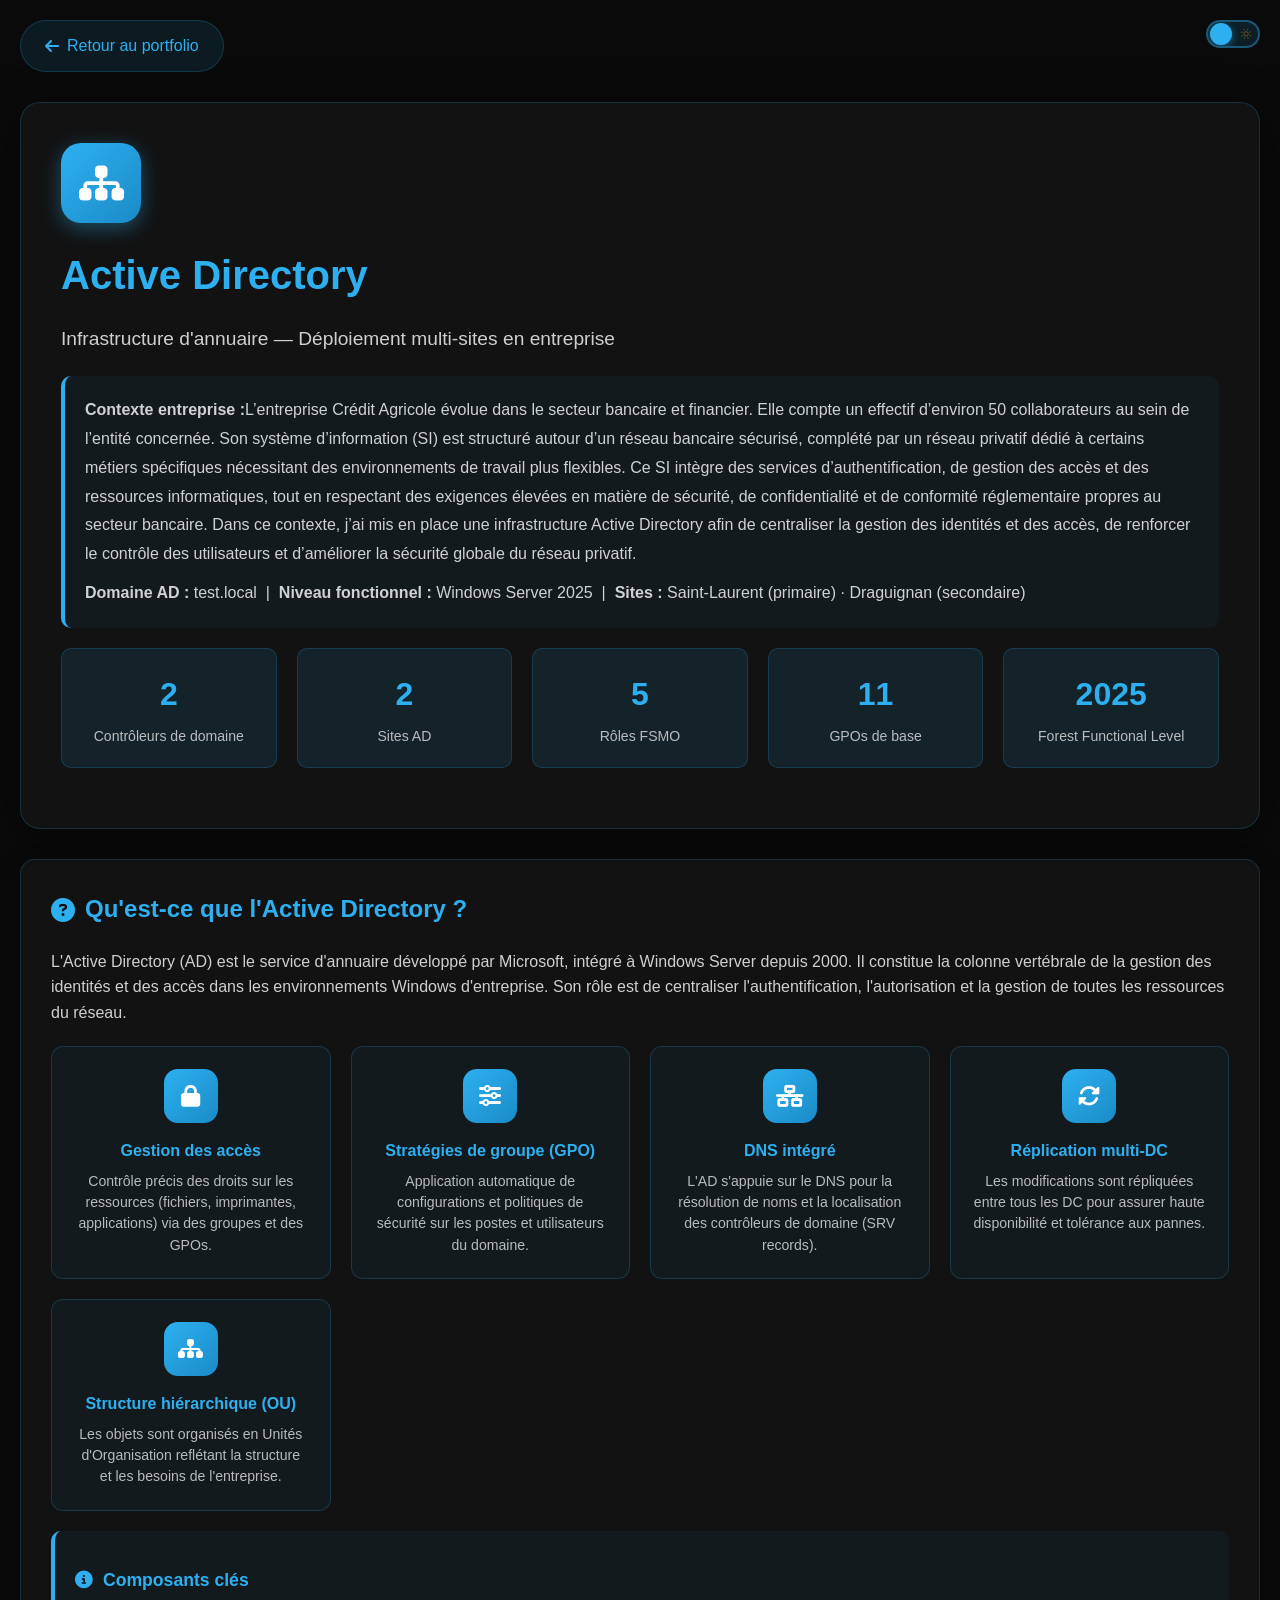
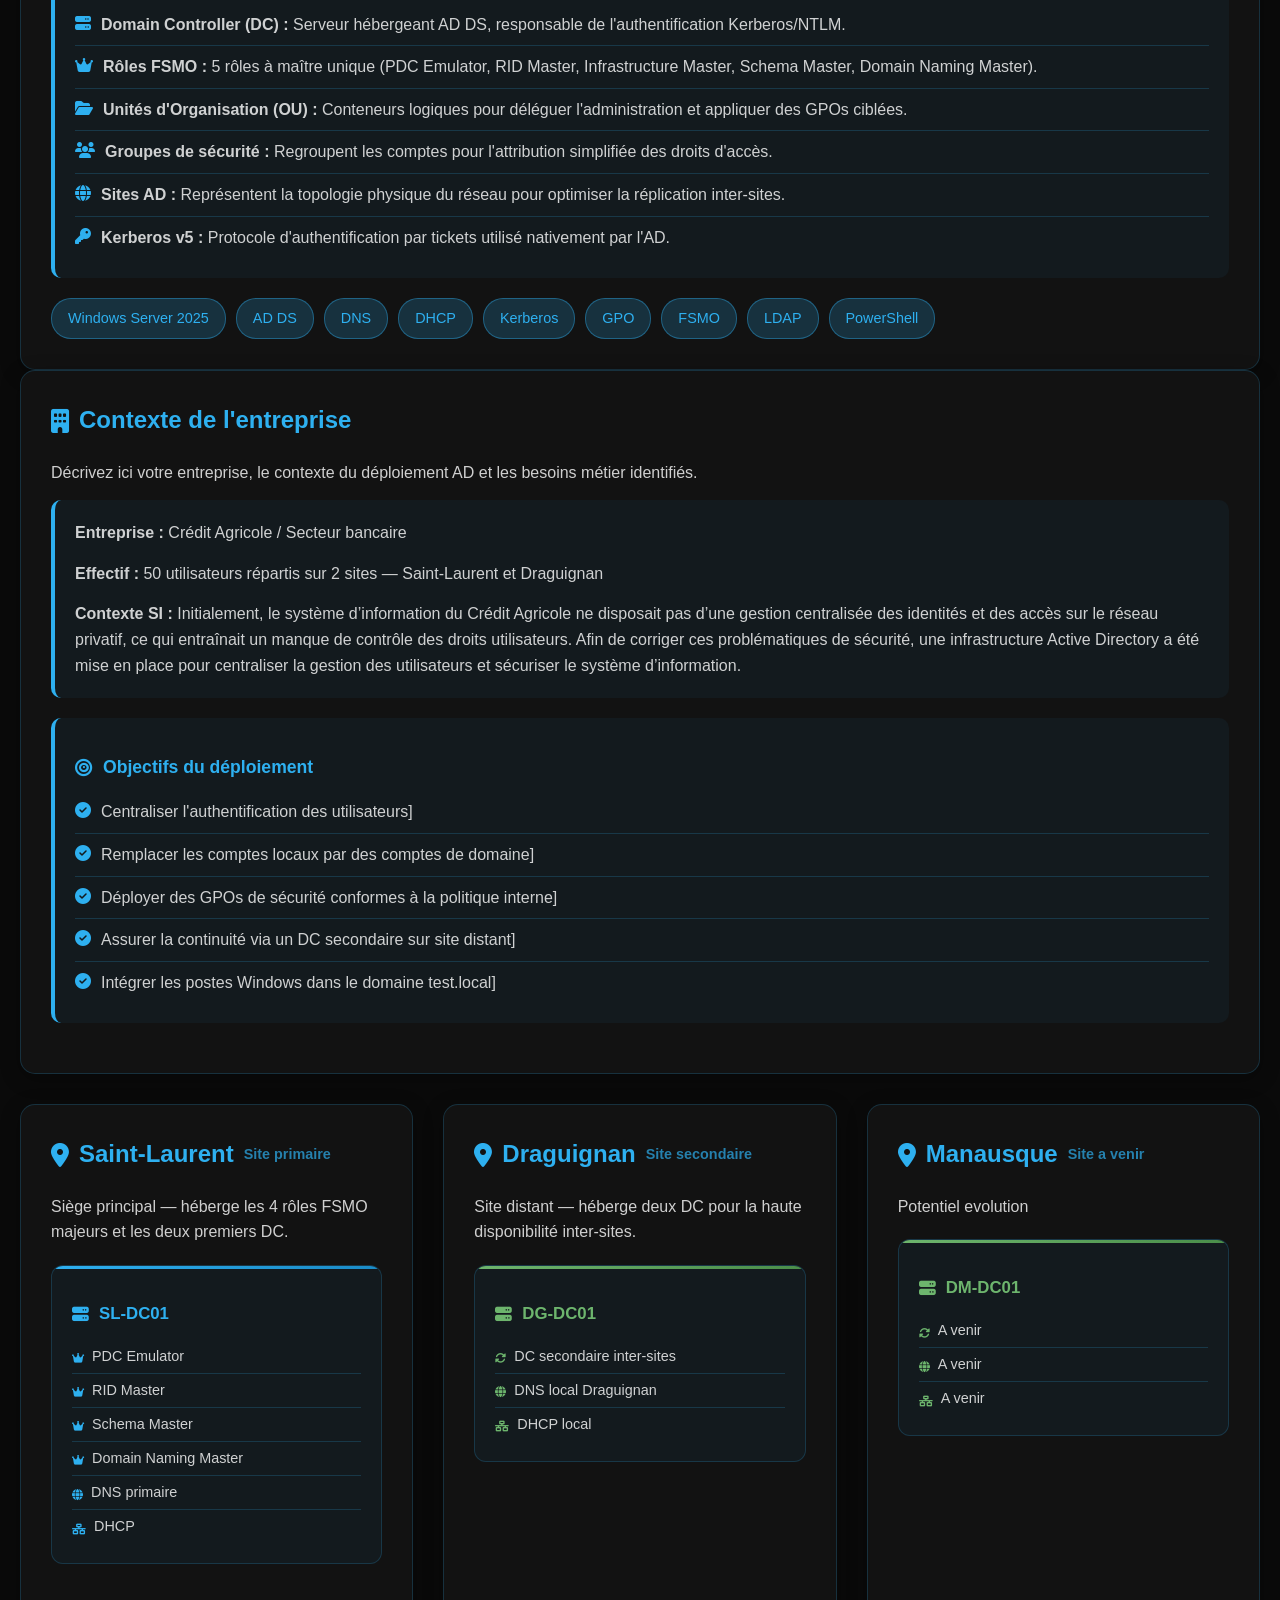
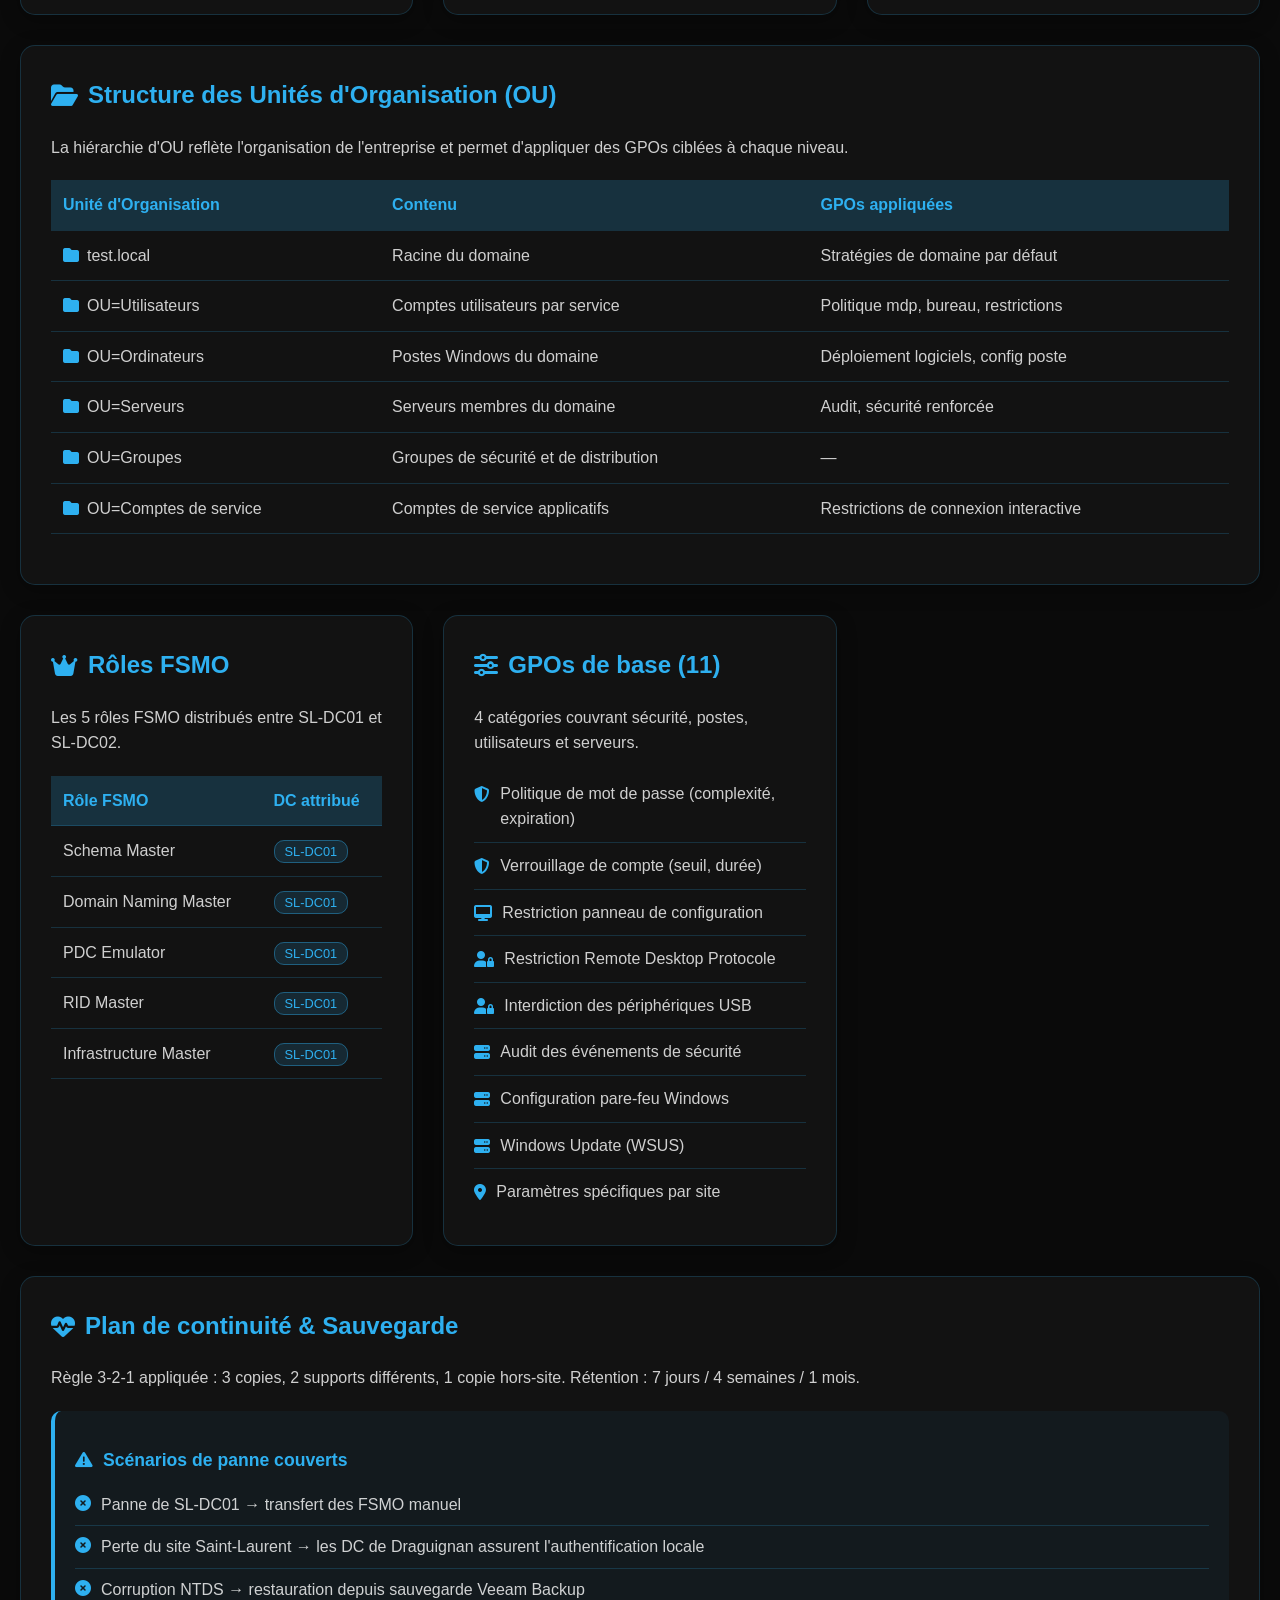
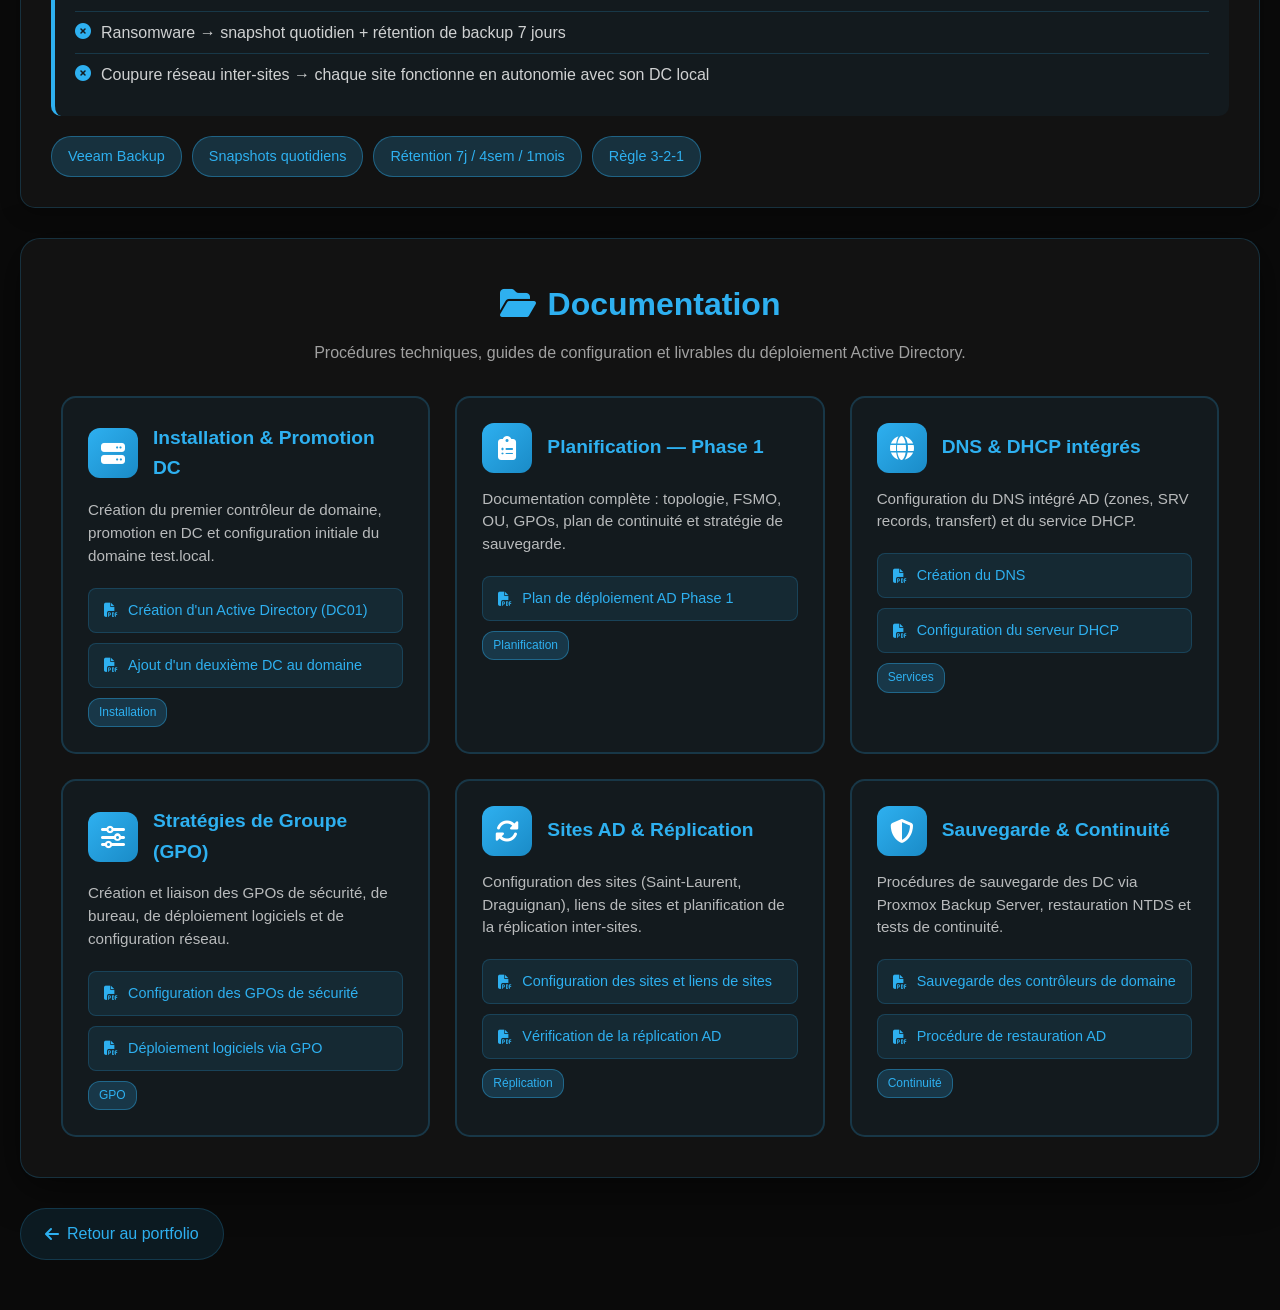
==== active-directory.html @ b27780e6 "test" ====
<!DOCTYPE html>
<html lang="fr">
<head>
    <meta charset="UTF-8">
    <meta name="viewport" content="width=device-width, initial-scale=1.0">
    <title>Active Directory - Infrastructure Entreprise</title>
    <link rel="stylesheet" href="https://cdnjs.cloudflare.com/ajax/libs/font-awesome/6.4.0/css/all.min.css">
    <link rel="stylesheet" href="https://unpkg.com/boxicons@2.1.4/css/boxicons.min.css">
    <style>

        :root {
            --bg:           #0a0a0a;
            --bg-card:      #121212;
            --bg-card2:     rgba(46, 176, 240, 0.05);
            --border:       rgba(46, 176, 240, 0.2);
            --border-hover: rgba(46, 176, 240, 0.4);
            --text:         #e0e0e0;
            --text-muted:   rgba(255, 255, 255, 0.7);
            --text-soft:    rgba(255, 255, 255, 0.8);
            --text-faint:   rgba(255, 255, 255, 0.6);
            --accent:       #2eb0f0;
            --shadow:       rgba(0, 0, 0, 0.5);
            --shadow-card:  rgba(0, 0, 0, 0.3);
            --table-hover:  rgba(46, 176, 240, 0.05);
            --stat-bg:      rgba(46, 176, 240, 0.1);
            --tag-bg:       rgba(46, 176, 240, 0.2);
            --link-bg:      rgba(46, 176, 240, 0.1);
        }

        body.light-mode {
            --bg:           #f0f5fb;
            --bg-card:      #ffffff;
            --bg-card2:     rgba(14, 143, 212, 0.04);
            --border:       rgba(14, 143, 212, 0.2);
            --border-hover: rgba(14, 143, 212, 0.45);
            --text:         #0f172a;
            --text-muted:   #475569;
            --text-soft:    #334155;
            --text-faint:   #64748b;
            --accent:       #0e8fd4;
            --shadow:       rgba(0, 0, 0, 0.08);
            --shadow-card:  rgba(0, 0, 0, 0.06);
            --table-hover:  rgba(14, 143, 212, 0.04);
            --stat-bg:      rgba(14, 143, 212, 0.08);
            --tag-bg:       rgba(14, 143, 212, 0.12);
            --link-bg:      rgba(14, 143, 212, 0.08);
        }

        * { margin: 0; padding: 0; box-sizing: border-box;
            transition: background-color 0.35s ease, color 0.35s ease, border-color 0.35s ease, box-shadow 0.35s ease; }

        body { font-family: 'Segoe UI', Tahoma, Geneva, Verdana, sans-serif; line-height: 1.6; color: var(--text); background: var(--bg); min-height: 100vh; }

        .container { max-width: 1400px; margin: 0 auto; padding: 20px; }

        /* TOGGLE */
        .theme-toggle { position: fixed; top: 20px; right: 20px; z-index: 9999; display: inline-flex; align-items: center; justify-content: center; width: 54px; height: 28px; background: rgba(46,176,240,0.12); border: 2px solid rgba(46,176,240,0.4); border-radius: 50px; cursor: pointer; overflow: hidden; padding: 0; }
        .theme-toggle:hover { box-shadow: 0 0 14px rgba(46,176,240,0.5); }
        .toggle-track { position: absolute; inset: 0; display: flex; align-items: center; justify-content: space-between; padding: 0 6px; pointer-events: none; }
        .toggle-track i { font-size: 13px; line-height: 1; }
        .icon-moon { color: #2eb0f0; opacity: 1; transform: rotate(0deg); }
        .icon-sun  { color: #f59e0b; opacity: 0.35; transform: rotate(20deg); }
        .toggle-thumb { position: absolute; width: 22px; height: 22px; background: #2eb0f0; border-radius: 50%; left: 2px; pointer-events: none; z-index: 2; box-shadow: 0 2px 8px rgba(46,176,240,0.5); transition: transform 0.4s cubic-bezier(0.34,1.56,0.64,1), background 0.35s, box-shadow 0.3s; }
        body.light-mode .theme-toggle { background: rgba(245,158,11,0.1); border-color: rgba(245,158,11,0.45); }
        body.light-mode .theme-toggle:hover { box-shadow: 0 0 14px rgba(245,158,11,0.4); }
        body.light-mode .toggle-thumb { transform: translateX(25px); background: #f59e0b; box-shadow: 0 2px 8px rgba(245,158,11,0.5); }
        body.light-mode .icon-moon { opacity: 0.3; transform: rotate(-20deg); }
        body.light-mode .icon-sun  { opacity: 1; transform: rotate(0deg); }

        /* BACK BTN */
        .back-btn { display: inline-flex; align-items: center; gap: 8px; padding: 12px 24px; background: var(--link-bg); color: var(--accent); text-decoration: none; border-radius: 50px; margin-bottom: 30px; border: 1px solid var(--border); }
        .back-btn:hover { background: rgba(46,176,240,0.2); transform: translateX(-5px); box-shadow: 0 0 20px rgba(46,176,240,0.3); }

        /* HEADER */
        .project-header { background: var(--bg-card); border: 1px solid var(--border); border-radius: 20px; padding: 40px; margin-bottom: 30px; box-shadow: 0 10px 40px var(--shadow); }
        .project-icon { width: 80px; height: 80px; background: linear-gradient(135deg, #2eb0f0 0%, #1a8bc7 100%); border-radius: 20px; display: flex; align-items: center; justify-content: center; margin-bottom: 20px; box-shadow: 0 5px 20px rgba(46,176,240,0.4); }
        .project-icon i { font-size: 40px; color: white; }
        h1 { font-size: 2.5em; color: var(--accent); margin-bottom: 15px; }
        h2 { font-size: 1.8em; color: var(--accent); margin-bottom: 15px; }
        .subtitle { font-size: 1.2em; color: var(--text-faint); margin-bottom: 20px; }
        .company-info { background: var(--bg-card2); border-left: 4px solid var(--accent); padding: 20px; border-radius: 10px; margin-bottom: 20px; }
        .company-info p { color: var(--text-soft); margin-bottom: 10px; }
        .company-info p:last-child { margin-bottom: 0; }

        .stats-grid { display: grid; grid-template-columns: repeat(auto-fit, minmax(160px, 1fr)); gap: 20px; margin: 20px 0; }
        .stat-box { background: var(--stat-bg); border: 1px solid var(--border); padding: 20px; border-radius: 10px; text-align: center; }
        .stat-number { font-size: 2em; color: var(--accent); font-weight: bold; }
        .stat-label  { color: var(--text-muted); margin-top: 5px; font-size: 0.88em; }
        .project-header p { color: var(--text-soft); line-height: 1.8; }

        /* CARDS */
        .content-grid { display: grid; grid-template-columns: repeat(auto-fit, minmax(350px, 1fr)); gap: 30px; margin-bottom: 30px; }
        .card { background: var(--bg-card); border: 1px solid var(--border); border-radius: 15px; padding: 30px; box-shadow: 0 5px 20px var(--shadow-card); }
        .card:hover { transform: translateY(-5px); box-shadow: 0 10px 30px rgba(46,176,240,0.2); border-color: var(--border-hover); }
        .full-width-card { grid-column: 1 / -1; }
        .card h2 { color: var(--accent); margin-bottom: 20px; font-size: 1.5em; display: flex; align-items: center; gap: 10px; }
        .card h3 { color: var(--accent); margin: 15px 0 10px 0; font-size: 1.1em; }
        .card h2 i { font-size: 24px; }
        .card ul { list-style: none; padding-left: 0; }
        .card ul li { padding: 10px 0; border-bottom: 1px solid var(--border); display: flex; align-items: start; gap: 10px; color: var(--text-soft); }
        .card ul li:last-child { border-bottom: none; }
        .card ul li i { color: var(--accent); margin-top: 5px; flex-shrink: 0; }
        .card p { color: var(--text-soft); margin-bottom: 15px; }
        .card p:last-child { margin-bottom: 0; }

        /* TAGS */
        .tech-tags { display: flex; flex-wrap: wrap; gap: 10px; margin-top: 20px; }
        .tag { background: var(--tag-bg); color: var(--accent); border: 1px solid var(--border-hover); padding: 8px 16px; border-radius: 20px; font-size: 0.9em; font-weight: 500; }
        .tag:hover { background: rgba(46,176,240,0.3); box-shadow: 0 0 10px rgba(46,176,240,0.3); }

        /* HIGHLIGHT */
        .highlight-box { background: var(--bg-card2); border-left: 4px solid var(--accent); padding: 20px; border-radius: 10px; margin: 20px 0; }
        .highlight-box h3 { color: var(--accent); margin-bottom: 10px; display: flex; align-items: center; gap: 10px; }
        .highlight-box p { color: var(--text-soft); }
        .highlight-box ul { list-style: none; padding: 0; }
        .highlight-box ul li { padding: 8px 0; border-bottom: 1px solid var(--border); display: flex; align-items: start; gap: 10px; color: var(--text-soft); }
        .highlight-box ul li:last-child { border-bottom: none; }
        .highlight-box ul li i { color: var(--accent); margin-top: 3px; flex-shrink: 0; }
        .highlight-box ul li span { flex: 1; }

        /* TABLE */
        .dc-table { width: 100%; border-collapse: collapse; margin: 20px 0; }
        .dc-table th, .dc-table td { padding: 12px; text-align: left; border-bottom: 1px solid var(--border); }
        .dc-table th { background: var(--tag-bg); color: var(--accent); font-weight: bold; }
        .dc-table td { color: var(--text-soft); }
        .dc-table tr:hover { background: var(--table-hover); }
        .badge-primary   { background: rgba(46,176,240,0.15); color: var(--accent); border: 1px solid var(--border-hover); padding: 3px 10px; border-radius: 10px; font-size: 0.8em; }
        .badge-secondary { background: rgba(100,180,100,0.15); color: #6db56d; border: 1px solid rgba(100,180,100,0.3); padding: 3px 10px; border-radius: 10px; font-size: 0.8em; }

        /* AD CONCEPTS */
        .ad-concept-grid { display: grid; grid-template-columns: repeat(auto-fit, minmax(240px, 1fr)); gap: 20px; margin: 20px 0; }
        .ad-concept-card { background: var(--bg-card2); border: 1px solid var(--border); padding: 22px; border-radius: 12px; text-align: center; }
        .ad-concept-card:hover { background: rgba(46,176,240,0.1); border-color: var(--border-hover); transform: translateY(-3px); }
        .ad-concept-icon { width: 54px; height: 54px; background: linear-gradient(135deg, #2eb0f0, #1a8bc7); border-radius: 14px; display: flex; align-items: center; justify-content: center; margin: 0 auto 14px auto; }
        .ad-concept-icon i { font-size: 22px; color: white; }
        .ad-concept-card h3 { color: var(--accent); font-size: 1em; margin-bottom: 8px; }
        .ad-concept-card p  { color: var(--text-muted); font-size: 0.88em; line-height: 1.5; }

        /* SITES */
        .site-grid { display: grid; grid-template-columns: 1fr; gap: 15px; margin: 20px 0; }
        .site-card { background: var(--bg-card2); border: 1px solid var(--border); padding: 20px; border-radius: 12px; position: relative; overflow: hidden; }
        .site-card::before { content: ''; position: absolute; top: 0; left: 0; width: 100%; height: 3px; }
        .site-card.primary::before   { background: linear-gradient(90deg, #2eb0f0, #1a8bc7); }
        .site-card.secondary::before { background: linear-gradient(90deg, #6db56d, #4a8e4a); }
        .site-card:hover { transform: translateY(-3px); border-color: var(--border-hover); }
        .site-card h3 { color: var(--accent); margin-bottom: 12px; display: flex; align-items: center; gap: 10px; font-size: 1.05em; }
        .site-card.secondary h3 { color: #6db56d; }
        .site-card ul { list-style: none; padding: 0; }
        .site-card ul li { padding: 5px 0; border-bottom: 1px solid var(--border); color: var(--text-soft); font-size: 0.9em; display: flex; align-items: center; gap: 8px; }
        .site-card ul li:last-child { border-bottom: none; }
        .site-card ul li i { color: var(--accent); font-size: 11px; }
        .site-card.secondary ul li i { color: #6db56d; }

        /* STATUS BADGES */
        .status-row { display: flex; align-items: center; gap: 10px; margin-top: 15px; flex-wrap: wrap; }
        .status-badge { display: inline-flex; align-items: center; gap: 6px; padding: 5px 12px; border-radius: 20px; font-size: 0.8em; font-weight: 500; }
        .status-badge.done    { background: rgba(100,200,100,0.15); color: #6dc86d; border: 1px solid rgba(100,200,100,0.3); }
        .status-badge.wip     { background: rgba(240,180,46,0.15);  color: #f0c030; border: 1px solid rgba(240,180,46,0.3); }
        .status-badge.planned { background: rgba(180,100,240,0.15); color: #b464f0; border: 1px solid rgba(180,100,240,0.3); }

        /* DOC SECTION */
        .documentation-section { background: var(--bg-card); border: 1px solid var(--border); border-radius: 20px; padding: 40px; margin: 30px 0; box-shadow: 0 10px 40px var(--shadow); }
        .documentation-section h2 { text-align: center; margin-bottom: 10px; font-size: 2em; }
        .documentation-section > p { text-align: center; color: var(--text-faint); margin-bottom: 10px; }

        .doc-grid { display: grid; grid-template-columns: repeat(auto-fit, minmax(280px, 1fr)); gap: 25px; margin-top: 30px; }
        .doc-card { background: var(--bg-card2); border: 2px solid var(--border); border-radius: 15px; padding: 25px; position: relative; overflow: hidden; }
        .doc-card::before { content: ''; position: absolute; top: 0; left: 0; width: 100%; height: 4px; background: linear-gradient(90deg, #2eb0f0, #1a8bc7); transform: scaleX(0); transition: transform 0.3s ease; }
        .doc-card:hover::before { transform: scaleX(1); }
        .doc-card:hover { background: rgba(46,176,240,0.1); border-color: var(--border-hover); transform: translateY(-5px); box-shadow: 0 10px 30px rgba(46,176,240,0.3); }
        .doc-header { display: flex; align-items: center; gap: 15px; margin-bottom: 15px; }
        .doc-icon { width: 50px; height: 50px; background: linear-gradient(135deg, #2eb0f0 0%, #1a8bc7 100%); border-radius: 12px; display: flex; align-items: center; justify-content: center; flex-shrink: 0; }
        .doc-icon i { font-size: 24px; color: white; }
        .doc-title       { font-size: 1.2em; color: var(--accent); font-weight: 600; }
        .doc-description { color: var(--text-muted); font-size: 0.95em; margin-bottom: 20px; line-height: 1.5; }
        .doc-links       { display: flex; flex-direction: column; gap: 10px; }
        .doc-link { display: flex; align-items: center; gap: 10px; padding: 10px 15px; background: var(--link-bg); border: 1px solid var(--border); border-radius: 8px; color: var(--accent); text-decoration: none; font-size: 0.9em; }
        .doc-link:hover { background: rgba(46,176,240,0.2); border-color: var(--border-hover); transform: translateX(5px); box-shadow: 0 0 15px rgba(46,176,240,0.2); }
        .doc-link i { font-size: 14px; flex-shrink: 0; }
        .doc-link span { flex: 1; }
        .doc-badge { display: inline-block; padding: 4px 10px; background: var(--tag-bg); border: 1px solid var(--border-hover); border-radius: 12px; font-size: 0.75em; color: var(--accent); margin-top: 10px; }

        @media (max-width: 768px) {
            h1 { font-size: 2em; }
            .project-header { padding: 30px 20px; }
            .content-grid { grid-template-columns: 1fr; }
            .stats-grid { grid-template-columns: repeat(2, 1fr); }
            .doc-grid { grid-template-columns: 1fr; }
            .documentation-section { padding: 25px 15px; }
            .theme-toggle { top: 12px; right: 12px; }
            .ad-concept-grid { grid-template-columns: repeat(2, 1fr); }
        }

    </style>
</head>
<body>

    <button class="theme-toggle" id="themeToggle" aria-label="Basculer le thème">
        <div class="toggle-track">
            <i class="bx bx-moon icon-moon"></i>
            <i class="bx bx-sun  icon-sun"></i>
        </div>
        <div class="toggle-thumb"></div>
    </button>

    <div class="container">

        <a href="c:\Users\antoi\Downloads\test\index.html" class="back-btn">
            <i class="fas fa-arrow-left"></i>
            Retour au portfolio
        </a>

        <!-- EN-TÊTE -->
        <div class="project-header">
            <div class="project-icon">
                <i class="fas fa-sitemap"></i>
            </div>
            <h1>Active Directory</h1>
            <p class="subtitle">Infrastructure d'annuaire — Déploiement multi-sites en entreprise</p>

            <div class="company-info">
                <p><strong>Contexte entreprise :</strong>L’entreprise Crédit Agricole évolue dans le secteur bancaire et financier. Elle compte un effectif d’environ 50 collaborateurs au sein de l’entité concernée.
Son système d’information (SI) est structuré autour d’un réseau bancaire sécurisé, complété par un réseau privatif dédié à certains métiers spécifiques nécessitant des environnements de travail plus flexibles. Ce SI intègre des services d’authentification, de gestion des accès et des ressources informatiques, tout en respectant des exigences élevées en matière de sécurité, de confidentialité et de conformité réglementaire propres au secteur bancaire.
Dans ce contexte, j’ai mis en place une infrastructure Active Directory afin de centraliser la gestion des identités et des accès, de renforcer le contrôle des utilisateurs et d’améliorer la sécurité globale du réseau privatif.</p>
                <p><strong>Domaine AD :</strong> test.local &nbsp;|&nbsp; <strong>Niveau fonctionnel :</strong> Windows Server 2025 &nbsp;|&nbsp; <strong>Sites :</strong> Saint-Laurent (primaire) · Draguignan (secondaire)</p>
            </div>

            <div class="stats-grid">
                <div class="stat-box"><div class="stat-number">2</div><div class="stat-label">Contrôleurs de domaine</div></div>
                <div class="stat-box"><div class="stat-number">2</div><div class="stat-label">Sites AD</div></div>
                <div class="stat-box"><div class="stat-number">5</div><div class="stat-label">Rôles FSMO</div></div>
                <div class="stat-box"><div class="stat-number">11</div><div class="stat-label">GPOs de base</div></div>
                <div class="stat-box"><div class="stat-number">2025</div><div class="stat-label">Forest Functional Level</div></div>
            </div>
        </div>

        <!-- QU'EST-CE QUE L'ACTIVE DIRECTORY ? -->
        <div class="card full-width-card">
            <h2><i class="fas fa-question-circle"></i> Qu'est-ce que l'Active Directory ?</h2>
            <p>
                L'Active Directory (AD) est le service d'annuaire développé par Microsoft, intégré à Windows Server depuis 2000.
                Il constitue la colonne vertébrale de la gestion des identités et des accès dans les environnements Windows d'entreprise.
                Son rôle est de centraliser l'authentification, l'autorisation et la gestion de toutes les ressources du réseau.
            </p>

            <div class="ad-concept-grid">
                <div class="ad-concept-card">
                    <div class="ad-concept-icon"><i class="fas fa-lock"></i></div>
                    <h3>Gestion des accès</h3>
                    <p>Contrôle précis des droits sur les ressources (fichiers, imprimantes, applications) via des groupes et des GPOs.</p>
                </div>
                <div class="ad-concept-card">
                    <div class="ad-concept-icon"><i class="fas fa-sliders-h"></i></div>
                    <h3>Stratégies de groupe (GPO)</h3>
                    <p>Application automatique de configurations et politiques de sécurité sur les postes et utilisateurs du domaine.</p>
                </div>
                <div class="ad-concept-card">
                    <div class="ad-concept-icon"><i class="fas fa-network-wired"></i></div>
                    <h3>DNS intégré</h3>
                    <p>L'AD s'appuie sur le DNS pour la résolution de noms et la localisation des contrôleurs de domaine (SRV records).</p>
                </div>
                <div class="ad-concept-card">
                    <div class="ad-concept-icon"><i class="fas fa-sync-alt"></i></div>
                    <h3>Réplication multi-DC</h3>
                    <p>Les modifications sont répliquées entre tous les DC pour assurer haute disponibilité et tolérance aux pannes.</p>
                </div>
                <div class="ad-concept-card">
                    <div class="ad-concept-icon"><i class="fas fa-sitemap"></i></div>
                    <h3>Structure hiérarchique (OU)</h3>
                    <p>Les objets sont organisés en Unités d'Organisation reflétant la structure et les besoins de l'entreprise.</p>
                </div>
            </div>

            <div class="highlight-box">
                <h3><i class="fas fa-info-circle"></i> Composants clés</h3>
                <ul>
                    <li><i class="fas fa-server"></i><span><strong>Domain Controller (DC) :</strong> Serveur hébergeant AD DS, responsable de l'authentification Kerberos/NTLM.</span></li>
                    <li><i class="fas fa-crown"></i><span><strong>Rôles FSMO :</strong> 5 rôles à maître unique (PDC Emulator, RID Master, Infrastructure Master, Schema Master, Domain Naming Master).</span></li>
                    <li><i class="fas fa-folder-open"></i><span><strong>Unités d'Organisation (OU) :</strong> Conteneurs logiques pour déléguer l'administration et appliquer des GPOs ciblées.</span></li>
                    <li><i class="fas fa-users"></i><span><strong>Groupes de sécurité :</strong> Regroupent les comptes pour l'attribution simplifiée des droits d'accès.</span></li>
                    <li><i class="fas fa-globe"></i><span><strong>Sites AD :</strong> Représentent la topologie physique du réseau pour optimiser la réplication inter-sites.</span></li>
                    <li><i class="fas fa-key"></i><span><strong>Kerberos v5 :</strong> Protocole d'authentification par tickets utilisé nativement par l'AD.</span></li>
                </ul>
            </div>

            <div class="tech-tags">
                <span class="tag">Windows Server 2025</span>
                <span class="tag">AD DS</span>
                <span class="tag">DNS</span>
                <span class="tag">DHCP</span>
                <span class="tag">Kerberos</span>
                <span class="tag">GPO</span>
                <span class="tag">FSMO</span>
                <span class="tag">LDAP</span>
                <span class="tag">PowerShell</span>
            </div>
        </div>

        <div class="content-grid">

            <!-- CONTEXTE ENTREPRISE -->
            <div class="card full-width-card">
                <h2><i class="fas fa-building"></i> Contexte de l'entreprise</h2>
                <p>Décrivez ici votre entreprise, le contexte du déploiement AD et les besoins métier identifiés.</p>

                <div class="company-info">
                    <p><strong>Entreprise :</strong> Crédit Agricole / Secteur bancaire</p>
                    <p><strong>Effectif :</strong> 50 utilisateurs répartis sur 2 sites — Saint-Laurent et Draguignan</p>
                    <p><strong>Contexte SI :</strong> Initialement, le système d’information du Crédit Agricole ne disposait pas d’une gestion centralisée des identités et des accès sur le réseau privatif, ce qui entraînait un manque de contrôle des droits utilisateurs.
Afin de corriger ces problématiques de sécurité, une infrastructure Active Directory a été mise en place pour centraliser la gestion des utilisateurs et sécuriser le système d’information.</p>
                </div>

                <div class="highlight-box">
                    <h3><i class="fas fa-bullseye"></i> Objectifs du déploiement</h3>
                    <ul>
                        <li><i class="fas fa-check-circle"></i><span>Centraliser l'authentification des utilisateurs]</span></li>
                        <li><i class="fas fa-check-circle"></i><span>Remplacer les comptes locaux par des comptes de domaine]</span></li>
                        <li><i class="fas fa-check-circle"></i><span>Déployer des GPOs de sécurité conformes à la politique interne]</span></li>
                        <li><i class="fas fa-check-circle"></i><span>Assurer la continuité via un DC secondaire sur site distant]</span></li>
                        <li><i class="fas fa-check-circle"></i><span>Intégrer les postes Windows dans le domaine test.local]</span></li>
                    </ul>
                </div>
            </div>

            <!-- SITE SAINT-LAURENT -->
            <div class="card">
                <h2><i class="fas fa-map-marker-alt"></i> Saint-Laurent <small style="font-size:0.6em;opacity:0.7">Site primaire</small></h2>
                <p>Siège principal — héberge les 4 rôles FSMO majeurs et les deux premiers DC.</p>
                <div class="site-grid">
                    <div class="site-card primary">
                        <h3><i class="fas fa-server"></i> SL-DC01</h3>
                        <ul>
                            <li><i class="fas fa-crown"></i> PDC Emulator</li>
                            <li><i class="fas fa-crown"></i> RID Master</li>
                            <li><i class="fas fa-crown"></i> Schema Master</li>
                            <li><i class="fas fa-crown"></i> Domain Naming Master</li>
                            <li><i class="fas fa-globe"></i> DNS primaire</li>
                            <li><i class="fas fa-network-wired"></i> DHCP</li>
                        </ul>
                    </div>
                </div>
            </div>

            <!-- SITE DRAGUIGNAN -->
            <div class="card">
                <h2><i class="fas fa-map-marker-alt"></i> Draguignan <small style="font-size:0.6em;opacity:0.7">Site secondaire</small></h2>
                <p>Site distant — héberge deux DC pour la haute disponibilité inter-sites.</p>
                <div class="site-grid">
                    <div class="site-card secondary">
                        <h3><i class="fas fa-server"></i> DG-DC01</h3>
                        <ul>
                            <li><i class="fas fa-sync-alt"></i> DC secondaire inter-sites</li>
                            <li><i class="fas fa-globe"></i> DNS local Draguignan</li>
                            <li><i class="fas fa-network-wired"></i> DHCP local</li>
                        </ul>
                    </div>
                </div>
            </div>

             <!-- SITE MANAUSQUE -->
            <div class="card">
                <h2><i class="fas fa-map-marker-alt"></i> Manausque <small style="font-size:0.6em;opacity:0.7">Site a venir</small></h2>
                <p>Potentiel evolution </p>
                <div class="site-grid">
                    <div class="site-card secondary">
                        <h3><i class="fas fa-server"></i> DM-DC01</h3>
                        <ul>
                            <li><i class="fas fa-sync-alt"></i> A venir </li>
                            <li><i class="fas fa-globe"></i>A venir</li>
                            <li><i class="fas fa-network-wired"></i>A venir</li>
                        </ul>
                    </div>
                </div>
            </div>

            <!-- STRUCTURE OU -->
            <div class="card full-width-card">
                <h2><i class="fas fa-folder-open"></i> Structure des Unités d'Organisation (OU)</h2>
                <p>La hiérarchie d'OU reflète l'organisation de l'entreprise et permet d'appliquer des GPOs ciblées à chaque niveau.</p>
                <table class="dc-table">
                    <thead>
                        <tr><th>Unité d'Organisation</th><th>Contenu</th><th>GPOs appliquées</th></tr>
                    </thead>
                    <tbody>
                        <tr><td><i class="fas fa-folder" style="color:var(--accent);margin-right:8px;"></i>test.local</td><td>Racine du domaine</td><td>Stratégies de domaine par défaut</td></tr>
                        <tr><td><i class="fas fa-folder" style="color:var(--accent);margin-right:8px;"></i>OU=Utilisateurs</td><td>Comptes utilisateurs par service</td><td>Politique mdp, bureau, restrictions</td></tr>
                        <tr><td><i class="fas fa-folder" style="color:var(--accent);margin-right:8px;"></i>OU=Ordinateurs</td><td>Postes Windows du domaine</td><td>Déploiement logiciels, config poste</td></tr>
                        <tr><td><i class="fas fa-folder" style="color:var(--accent);margin-right:8px;"></i>OU=Serveurs</td><td>Serveurs membres du domaine</td><td>Audit, sécurité renforcée</td></tr>
                        <tr><td><i class="fas fa-folder" style="color:var(--accent);margin-right:8px;"></i>OU=Groupes</td><td>Groupes de sécurité et de distribution</td><td>—</td></tr>
                        <tr><td><i class="fas fa-folder" style="color:var(--accent);margin-right:8px;"></i>OU=Comptes de service</td><td>Comptes de service applicatifs</td><td>Restrictions de connexion interactive</td></tr>
                    </tbody>
                </table>
            </div>

            <!-- FSMO + GPO -->
            <div class="card">
                <h2><i class="fas fa-crown"></i> Rôles FSMO</h2>
                <p>Les 5 rôles FSMO distribués entre SL-DC01 et SL-DC02.</p>
                <table class="dc-table">
                    <thead><tr><th>Rôle FSMO</th><th>DC attribué</th></tr></thead>
                    <tbody>
                        <tr><td>Schema Master</td><td><span class="badge-primary">SL-DC01</span></td></tr>
                        <tr><td>Domain Naming Master</td><td><span class="badge-primary">SL-DC01</span></td></tr>
                        <tr><td>PDC Emulator</td><td><span class="badge-primary">SL-DC01</span></td></tr>
                        <tr><td>RID Master</td><td><span class="badge-primary">SL-DC01</span></td></tr>
                        <tr><td>Infrastructure Master</td><td><span class="badge-primary">SL-DC01</span></td></tr>
                    </tbody>
                </table>
            </div>

            <div class="card">
                <h2><i class="fas fa-sliders-h"></i> GPOs de base (11)</h2>
                <p>4 catégories couvrant sécurité, postes, utilisateurs et serveurs.</p>
                <ul>
                    <li><i class="fas fa-shield-alt"></i>Politique de mot de passe (complexité, expiration)</li>
                    <li><i class="fas fa-shield-alt"></i>Verrouillage de compte (seuil, durée)</li>
                    <li><i class="fas fa-desktop"></i>Restriction panneau de configuration</li>
                    <li><i class="fas fa-user-lock"></i>Restriction Remote Desktop Protocole</li>
                    <li><i class="fas fa-user-lock"></i>Interdiction des périphériques USB</li>
                    <li><i class="fas fa-server"></i>Audit des événements de sécurité</li>
                    <li><i class="fas fa-server"></i>Configuration pare-feu Windows</li>
                    <li><i class="fas fa-server"></i>Windows Update (WSUS)</li>
                    <li><i class="fas fa-map-marker-alt"></i>Paramètres spécifiques par site</li>
                </ul>
            </div>

            <!-- PLAN DE CONTINUITÉ -->
            <div class="card full-width-card">
                <h2><i class="fas fa-heartbeat"></i> Plan de continuité & Sauvegarde</h2>
                <p>Règle 3-2-1 appliquée : 3 copies, 2 supports différents, 1 copie hors-site. Rétention : 7 jours / 4 semaines / 1 mois.</p>

                <div class="highlight-box">
                    <h3><i class="fas fa-exclamation-triangle"></i> Scénarios de panne couverts</h3>
                    <ul>
                        <li><i class="fas fa-times-circle"></i><span>Panne de SL-DC01 → transfert des FSMO manuel</span></li>
                        <li><i class="fas fa-times-circle"></i><span>Perte du site Saint-Laurent → les DC de Draguignan assurent l'authentification locale</span></li>
                        <li><i class="fas fa-times-circle"></i><span>Corruption NTDS → restauration depuis sauvegarde Veeam Backup</span></li>
                        <li><i class="fas fa-times-circle"></i><span>Ransomware → snapshot quotidien + rétention de backup 7 jours</span></li>
                        <li><i class="fas fa-times-circle"></i><span>Coupure réseau inter-sites → chaque site fonctionne en autonomie avec son DC local</span></li>
                    </ul>
                </div>

                <div class="tech-tags">
                    <span class="tag">Veeam Backup</span>
                    <span class="tag">Snapshots quotidiens</span>
                    <span class="tag">Rétention 7j / 4sem / 1mois</span>
                    <span class="tag">Règle 3-2-1</span>
                </div>
            </div>

        </div>

        <!-- SECTION DOCUMENTATION -->
        <div class="documentation-section">
            <h2><i class="fas fa-folder-open" style="margin-right:12px;"></i>Documentation</h2>
            <p>Procédures techniques, guides de configuration et livrables du déploiement Active Directory.</p>

            <div class="doc-grid">

                <div class="doc-card">
                    <div class="doc-header">
                        <div class="doc-icon"><i class="fas fa-server"></i></div>
                        <div class="doc-title">Installation & Promotion DC</div>
                    </div>
                    <div class="doc-description">Création du premier contrôleur de domaine, promotion en DC et configuration initiale du domaine test.local.</div>
                    <div class="doc-links">
                        <a href="Creation d'un Active Directory.pdf" class="doc-link">
                            <i class="fas fa-file-pdf"></i><span>Création d'un Active Directory (DC01)</span>
                        </a>
                        <a href="Ajouter un deuxième DC au domaine.pdf" class="doc-link">
                            <i class="fas fa-file-pdf"></i><span>Ajout d'un deuxième DC au domaine</span>
                        </a>
                    </div>
                    <span class="doc-badge">Installation</span>
                </div>

                <div class="doc-card">
                    <div class="doc-header">
                        <div class="doc-icon"><i class="fas fa-clipboard-list"></i></div>
                        <div class="doc-title">Planification — Phase 1</div>
                    </div>
                    <div class="doc-description">Documentation complète : topologie, FSMO, OU, GPOs, plan de continuité et stratégie de sauvegarde.</div>
                    <div class="doc-links">
                        <a href="#" class="doc-link">
                            <i class="fas fa-file-pdf"></i><span>Plan de déploiement AD Phase 1</span>
                        </a>
                    </div>
                    <span class="doc-badge">Planification</span>
                </div>

                <div class="doc-card">
                    <div class="doc-header">
                        <div class="doc-icon"><i class="fas fa-globe"></i></div>
                        <div class="doc-title">DNS & DHCP intégrés</div>
                    </div>
                    <div class="doc-description">Configuration du DNS intégré AD (zones, SRV records, transfert) et du service DHCP.</div>
                    <div class="doc-links">
                        <a href="Création du DNS.pdf" class="doc-link">
                            <i class="fas fa-file-pdf"></i><span>Création du DNS</span>
                        </a>
                        <a href="Configuration DHCP.pdf" class="doc-link">
                            <i class="fas fa-file-pdf"></i><span>Configuration du serveur DHCP</span>
                        </a>
                    </div>
                    <span class="doc-badge">Services</span>
                </div>

                <div class="doc-card">
                    <div class="doc-header">
                        <div class="doc-icon"><i class="fas fa-sliders-h"></i></div>
                        <div class="doc-title">Stratégies de Groupe (GPO)</div>
                    </div>
                    <div class="doc-description">Création et liaison des GPOs de sécurité, de bureau, de déploiement logiciels et de configuration réseau.</div>
                    <div class="doc-links">
                        <a href="#" class="doc-link">
                            <i class="fas fa-file-pdf"></i><span>Configuration des GPOs de sécurité</span>
                        </a>
                        <a href="#" class="doc-link">
                            <i class="fas fa-file-pdf"></i><span>Déploiement logiciels via GPO</span>
                        </a>
                    </div>
                    <span class="doc-badge">GPO</span>
                </div>

                <div class="doc-card">
                    <div class="doc-header">
                        <div class="doc-icon"><i class="fas fa-sync-alt"></i></div>
                        <div class="doc-title">Sites AD & Réplication</div>
                    </div>
                    <div class="doc-description">Configuration des sites (Saint-Laurent, Draguignan), liens de sites et planification de la réplication inter-sites.</div>
                    <div class="doc-links">
                        <a href="#" class="doc-link">
                            <i class="fas fa-file-pdf"></i><span>Configuration des sites et liens de sites</span>
                        </a>
                        <a href="#" class="doc-link">
                            <i class="fas fa-file-pdf"></i><span>Vérification de la réplication AD</span>
                        </a>
                    </div>
                    <span class="doc-badge">Réplication</span>
                </div>

                <div class="doc-card">
                    <div class="doc-header">
                        <div class="doc-icon"><i class="fas fa-shield-alt"></i></div>
                        <div class="doc-title">Sauvegarde & Continuité</div>
                    </div>
                    <div class="doc-description">Procédures de sauvegarde des DC via Proxmox Backup Server, restauration NTDS et tests de continuité.</div>
                    <div class="doc-links">
                        <a href="#" class="doc-link">
                            <i class="fas fa-file-pdf"></i><span>Sauvegarde des contrôleurs de domaine</span>
                        </a>
                        <a href="#" class="doc-link">
                            <i class="fas fa-file-pdf"></i><span>Procédure de restauration AD</span>
                        </a>
                    </div>
                    <span class="doc-badge">Continuité</span>
                </div>

            </div>
        </div>

        <a href="c:\Users\antoi\Downloads\test\index.html" class="back-btn">
            <i class="fas fa-arrow-left"></i>
            Retour au portfolio
        </a>

    </div>

    <script>
        const btn  = document.getElementById('themeToggle');
        const body = document.body;

        if (localStorage.getItem('theme') === 'light') {
            body.classList.add('light-mode');
        }

        btn.addEventListener('click', () => {
            body.classList.toggle('light-mode');
            localStorage.setItem('theme', body.classList.contains('light-mode') ? 'light' : 'dark');
        });

        document.querySelectorAll('a').forEach(link => {
            const href = link.getAttribute('href');
            if (href && href === '#') {
                link.addEventListener('click', e => e.preventDefault());
            }
        });
    </script>

</body>
</html>
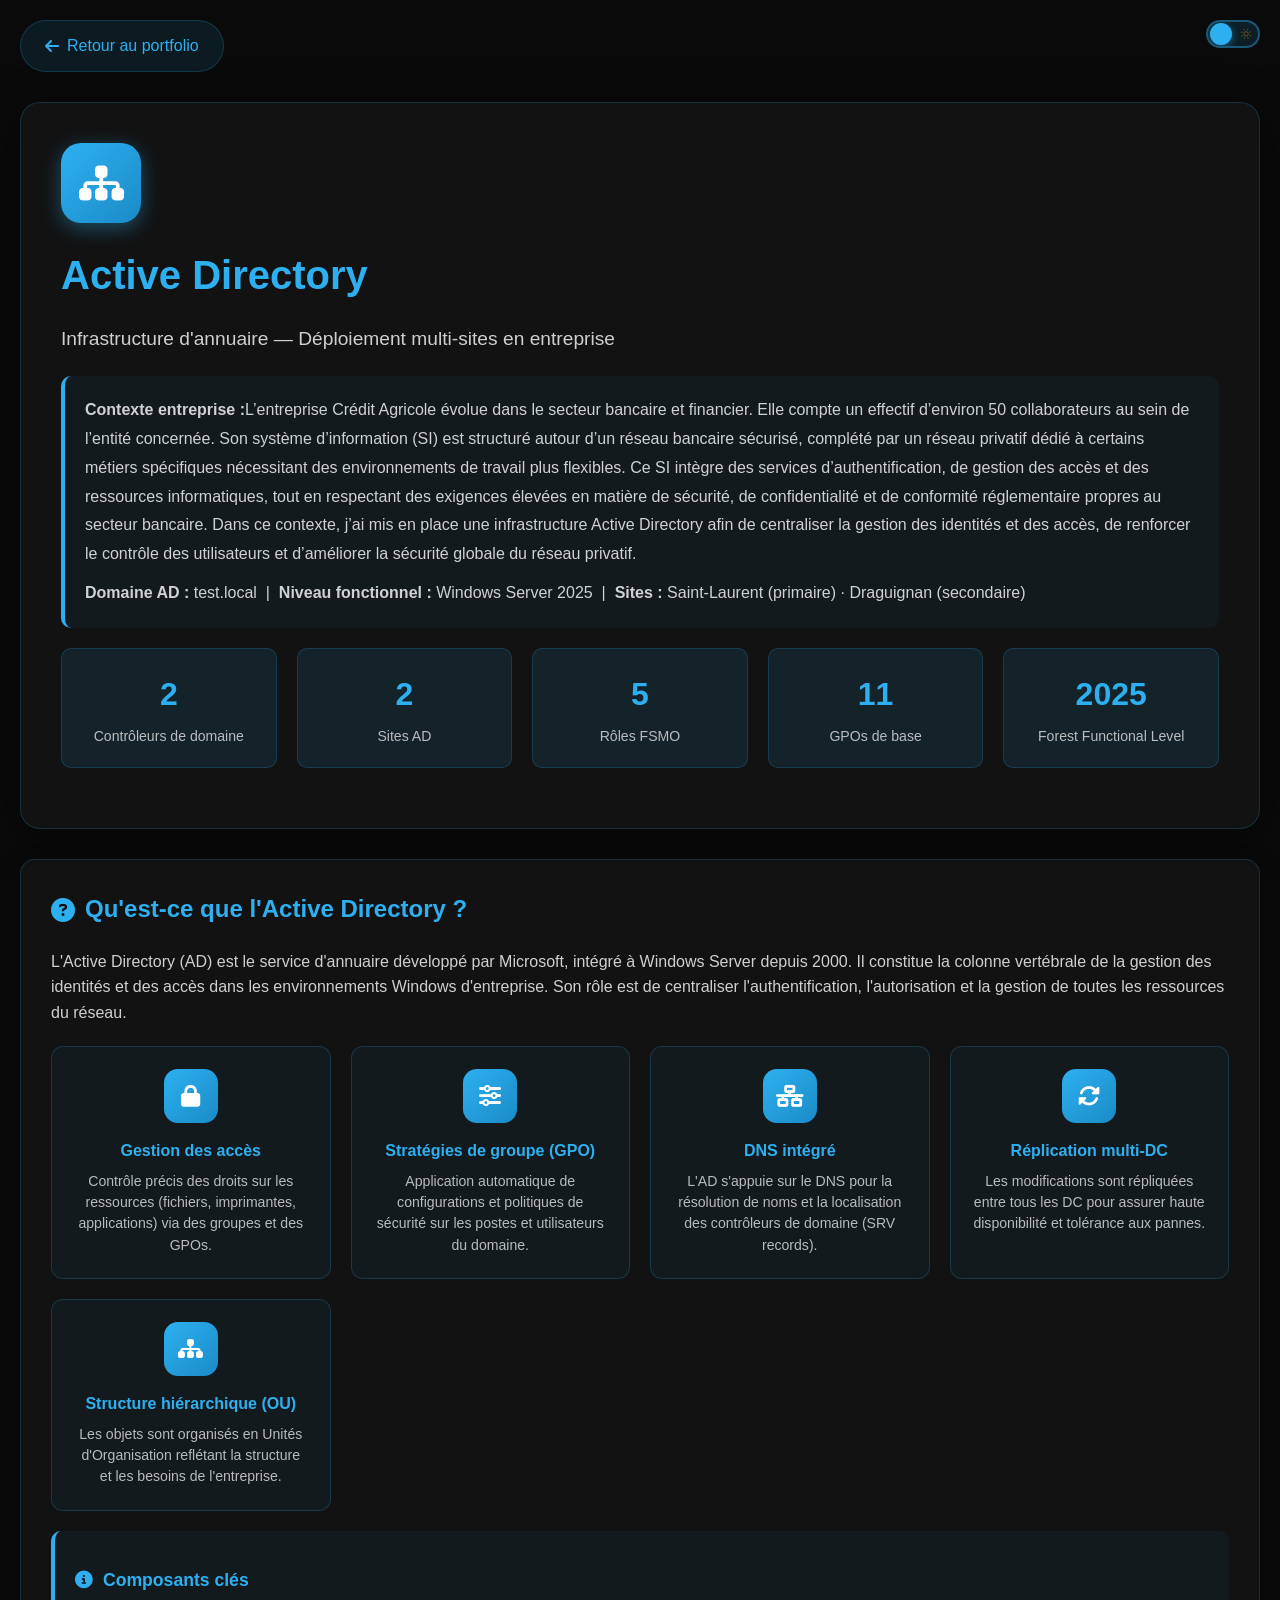
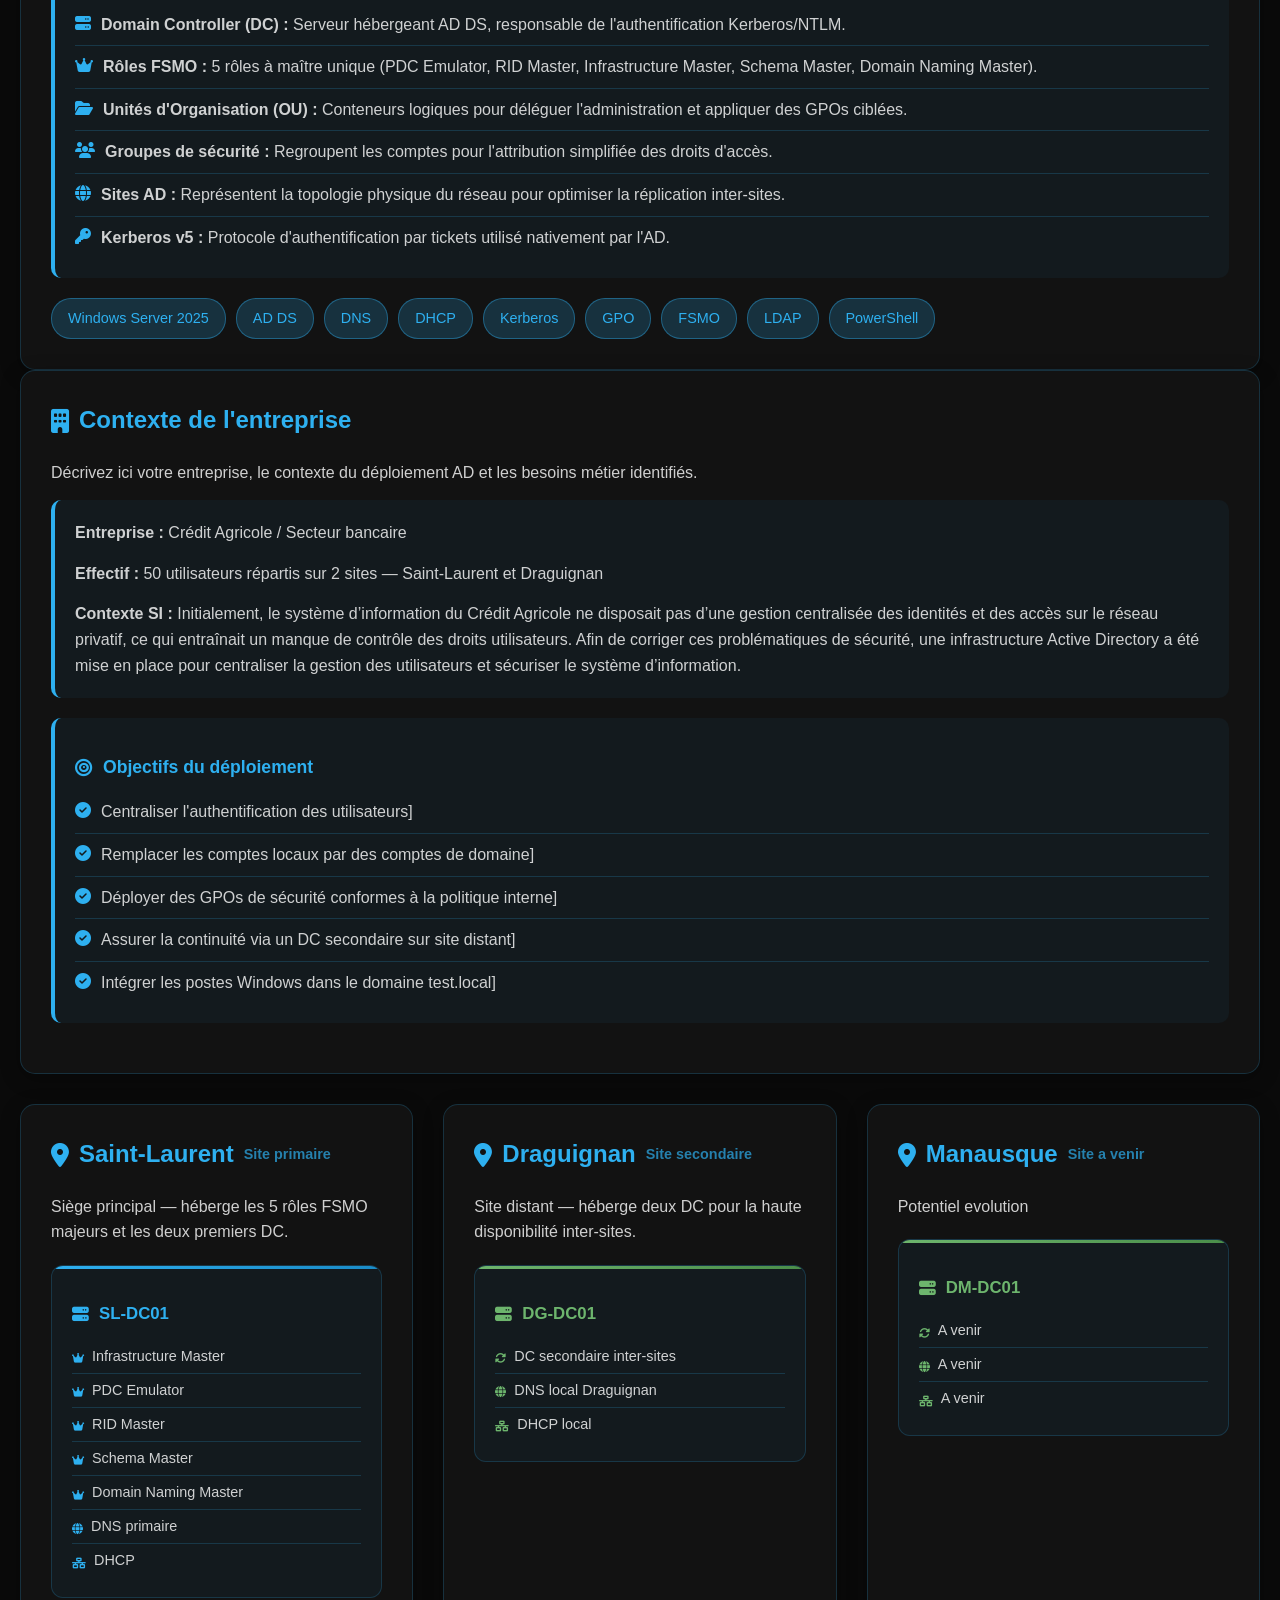
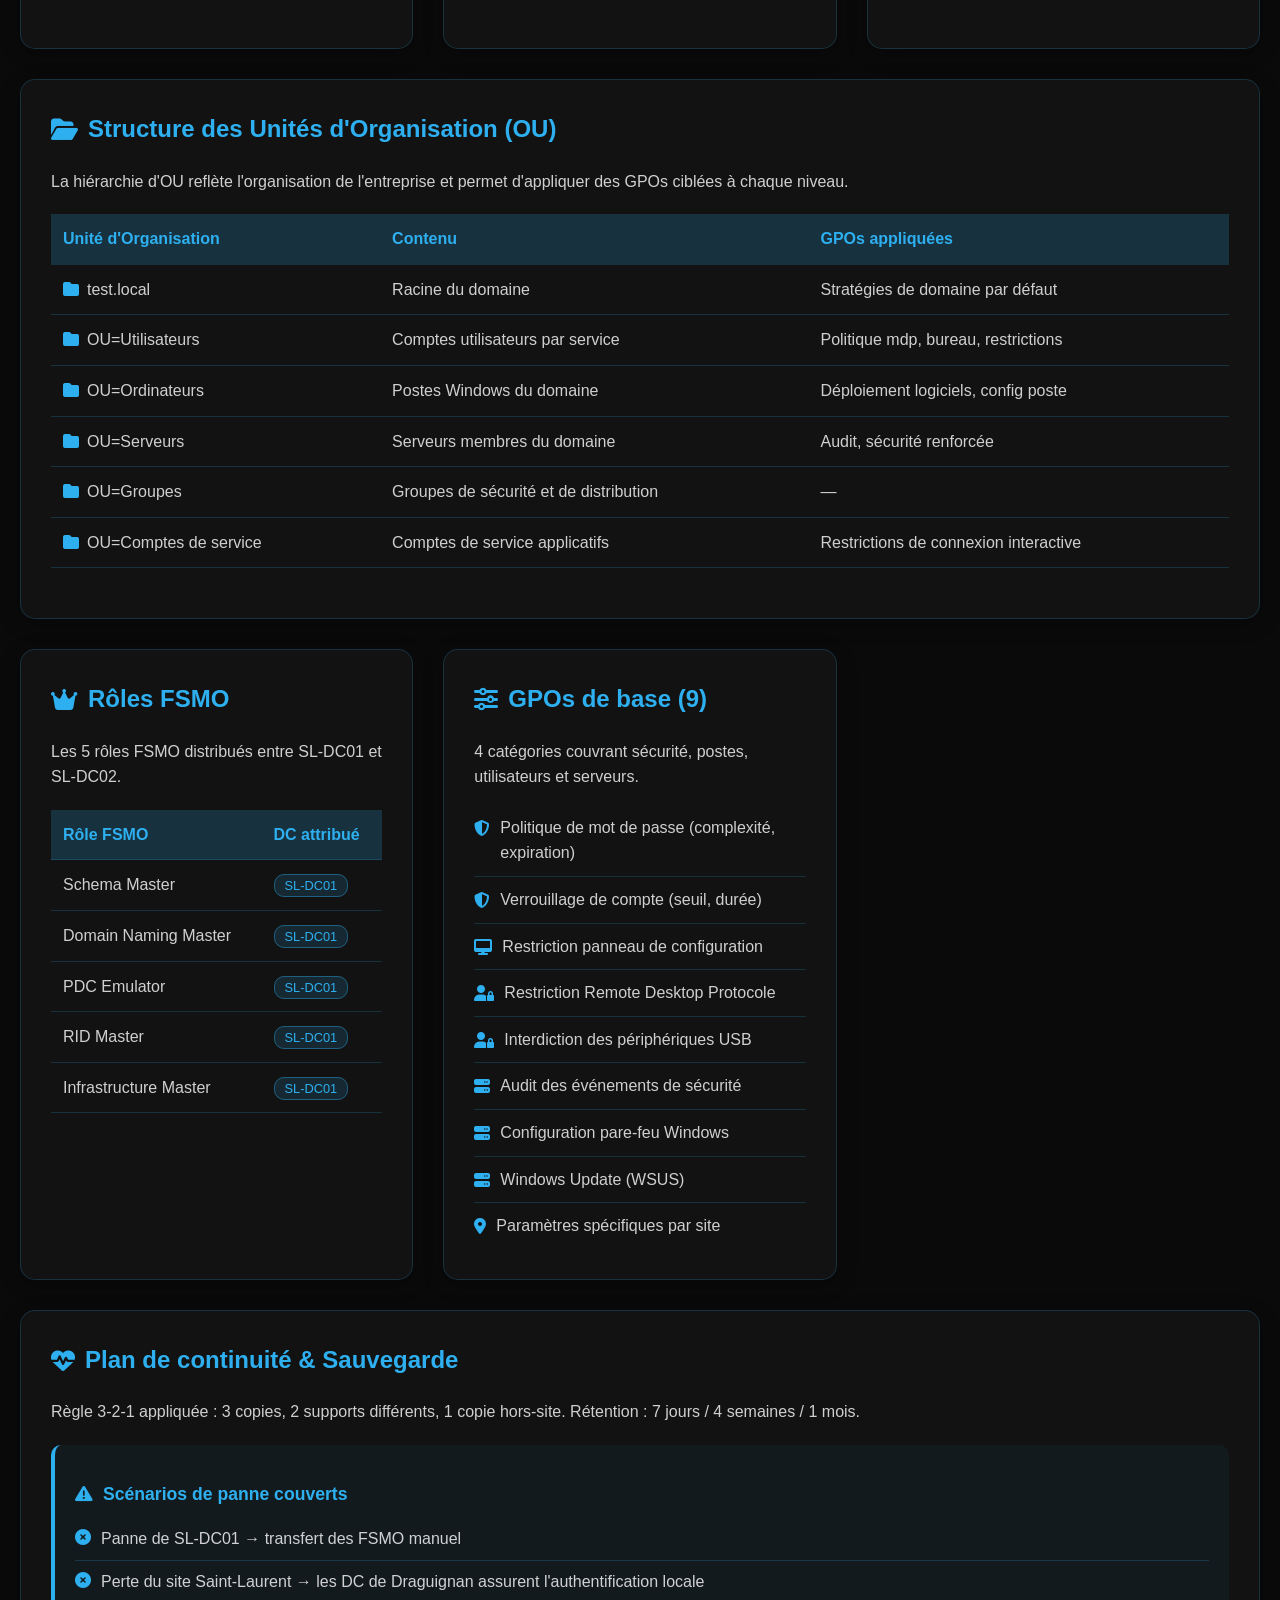
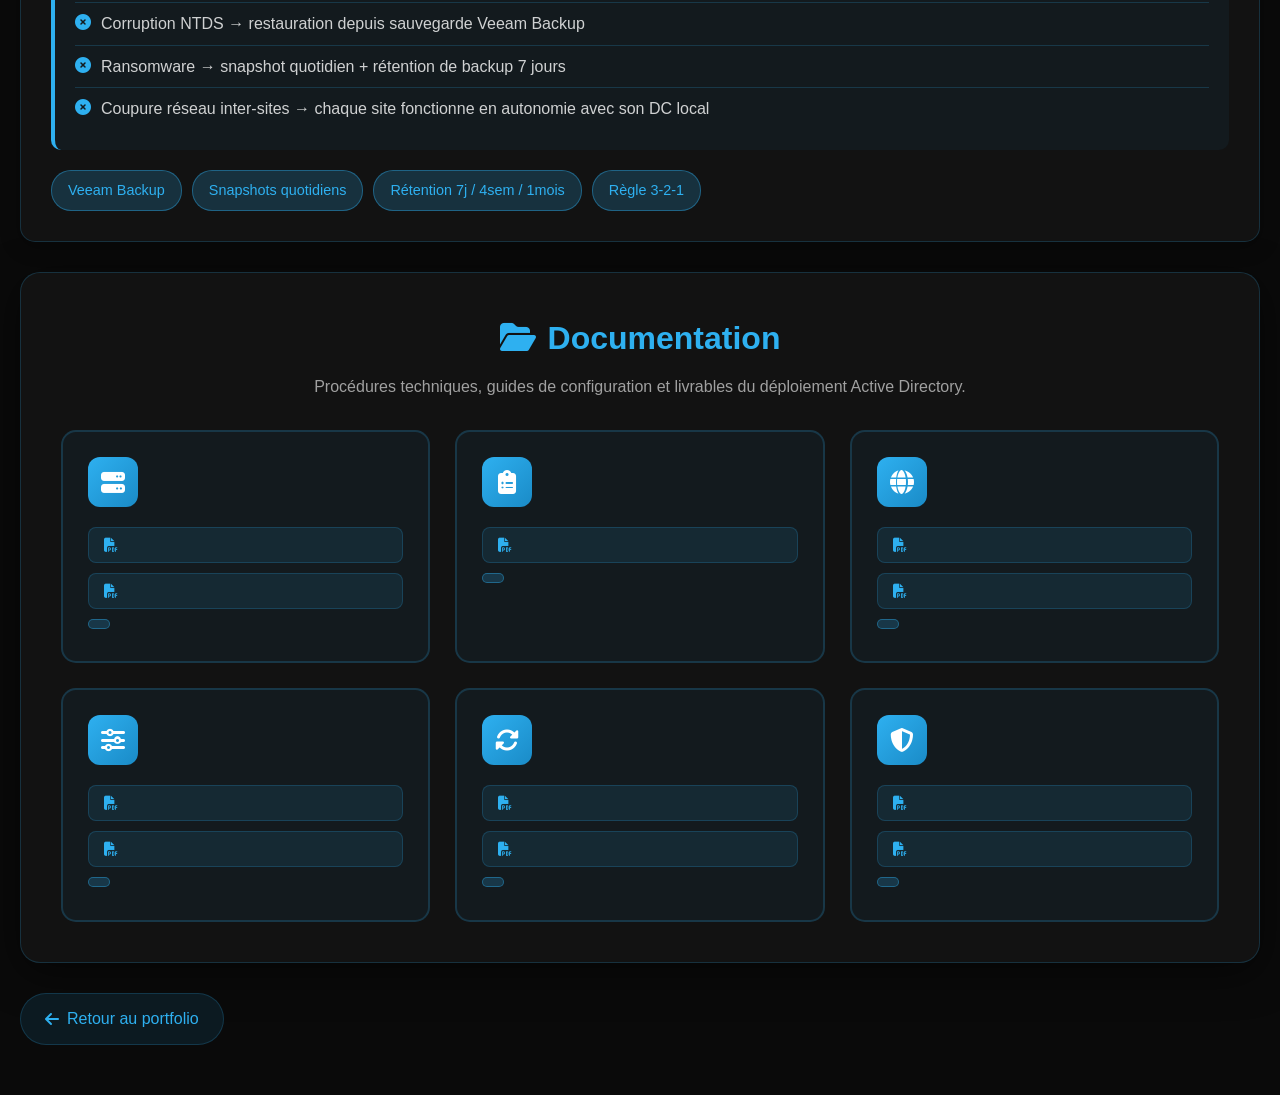
==== commit 10ccd8c9: "officiel" ====
--- a/active-directory.html
+++ b/active-directory.html
@@ -325,11 +325,12 @@
             <!-- SITE SAINT-LAURENT -->
             <div class="card">
                 <h2><i class="fas fa-map-marker-alt"></i> Saint-Laurent <small style="font-size:0.6em;opacity:0.7">Site primaire</small></h2>
-                <p>Siège principal — héberge les 4 rôles FSMO majeurs et les deux premiers DC.</p>
+                <p>Siège principal — héberge les 5 rôles FSMO majeurs et les deux premiers DC.</p>
                 <div class="site-grid">
                     <div class="site-card primary">
                         <h3><i class="fas fa-server"></i> SL-DC01</h3>
                         <ul>
+                            <li><i class="fas fa-crown"></i> Infrastructure Master</li>
                             <li><i class="fas fa-crown"></i> PDC Emulator</li>
                             <li><i class="fas fa-crown"></i> RID Master</li>
                             <li><i class="fas fa-crown"></i> Schema Master</li>
@@ -409,7 +410,7 @@
             </div>
 
             <div class="card">
-                <h2><i class="fas fa-sliders-h"></i> GPOs de base (11)</h2>
+                <h2><i class="fas fa-sliders-h"></i> GPOs de base (9)</h2>
                 <p>4 catégories couvrant sécurité, postes, utilisateurs et serveurs.</p>
                 <ul>
                     <li><i class="fas fa-shield-alt"></i>Politique de mot de passe (complexité, expiration)</li>
@@ -460,106 +461,106 @@
                 <div class="doc-card">
                     <div class="doc-header">
                         <div class="doc-icon"><i class="fas fa-server"></i></div>
-                        <div class="doc-title">Installation & Promotion DC</div>
-                    </div>
-                    <div class="doc-description">Création du premier contrôleur de domaine, promotion en DC et configuration initiale du domaine test.local.</div>
+                        <div class="doc-title"></div>
+                    </div>
+                    <div class="doc-description"></div>
                     <div class="doc-links">
-                        <a href="Creation d'un Active Directory.pdf" class="doc-link">
-                            <i class="fas fa-file-pdf"></i><span>Création d'un Active Directory (DC01)</span>
-                        </a>
-                        <a href="Ajouter un deuxième DC au domaine.pdf" class="doc-link">
-                            <i class="fas fa-file-pdf"></i><span>Ajout d'un deuxième DC au domaine</span>
-                        </a>
-                    </div>
-                    <span class="doc-badge">Installation</span>
+                        <a href="" class="doc-link">
+                            <i class="fas fa-file-pdf"></i><span></span>
+                        </a>
+                        <a href="" class="doc-link">
+                            <i class="fas fa-file-pdf"></i><span></span>
+                        </a>
+                    </div>
+                    <span class="doc-badge"></span>
                 </div>
 
                 <div class="doc-card">
                     <div class="doc-header">
                         <div class="doc-icon"><i class="fas fa-clipboard-list"></i></div>
-                        <div class="doc-title">Planification — Phase 1</div>
-                    </div>
-                    <div class="doc-description">Documentation complète : topologie, FSMO, OU, GPOs, plan de continuité et stratégie de sauvegarde.</div>
+                        <div class="doc-title"></div>
+                    </div>
+                    <div class="doc-description"></div>
                     <div class="doc-links">
                         <a href="#" class="doc-link">
-                            <i class="fas fa-file-pdf"></i><span>Plan de déploiement AD Phase 1</span>
-                        </a>
-                    </div>
-                    <span class="doc-badge">Planification</span>
+                            <i class="fas fa-file-pdf"></i><span></span>
+                        </a>
+                    </div>
+                    <span class="doc-badge"></span>
                 </div>
 
                 <div class="doc-card">
                     <div class="doc-header">
                         <div class="doc-icon"><i class="fas fa-globe"></i></div>
-                        <div class="doc-title">DNS & DHCP intégrés</div>
-                    </div>
-                    <div class="doc-description">Configuration du DNS intégré AD (zones, SRV records, transfert) et du service DHCP.</div>
+                        <div class="doc-title"></div>
+                    </div>
+                    <div class="doc-description"></div>
                     <div class="doc-links">
-                        <a href="Création du DNS.pdf" class="doc-link">
-                            <i class="fas fa-file-pdf"></i><span>Création du DNS</span>
-                        </a>
-                        <a href="Configuration DHCP.pdf" class="doc-link">
-                            <i class="fas fa-file-pdf"></i><span>Configuration du serveur DHCP</span>
-                        </a>
-                    </div>
-                    <span class="doc-badge">Services</span>
+                        <a href="" class="doc-link">
+                            <i class="fas fa-file-pdf"></i><span></span>
+                        </a>
+                        <a href="" class="doc-link">
+                            <i class="fas fa-file-pdf"></i><span></span>
+                        </a>
+                    </div>
+                    <span class="doc-badge"></span>
                 </div>
 
                 <div class="doc-card">
                     <div class="doc-header">
                         <div class="doc-icon"><i class="fas fa-sliders-h"></i></div>
-                        <div class="doc-title">Stratégies de Groupe (GPO)</div>
-                    </div>
-                    <div class="doc-description">Création et liaison des GPOs de sécurité, de bureau, de déploiement logiciels et de configuration réseau.</div>
+                        <div class="doc-title"></div>
+                    </div>
+                    <div class="doc-description"></div>
                     <div class="doc-links">
                         <a href="#" class="doc-link">
-                            <i class="fas fa-file-pdf"></i><span>Configuration des GPOs de sécurité</span>
-                        </a>
-                        <a href="#" class="doc-link">
-                            <i class="fas fa-file-pdf"></i><span>Déploiement logiciels via GPO</span>
-                        </a>
-                    </div>
-                    <span class="doc-badge">GPO</span>
+                            <i class="fas fa-file-pdf"></i><span></span>
+                        </a>
+                        <a href="#" class="doc-link">
+                            <i class="fas fa-file-pdf"></i><span></span>
+                        </a>
+                    </div>
+                    <span class="doc-badge"></span>
                 </div>
 
                 <div class="doc-card">
                     <div class="doc-header">
                         <div class="doc-icon"><i class="fas fa-sync-alt"></i></div>
-                        <div class="doc-title">Sites AD & Réplication</div>
-                    </div>
-                    <div class="doc-description">Configuration des sites (Saint-Laurent, Draguignan), liens de sites et planification de la réplication inter-sites.</div>
+                        <div class="doc-title"></div>
+                    </div>
+                    <div class="doc-description"></div>
                     <div class="doc-links">
                         <a href="#" class="doc-link">
-                            <i class="fas fa-file-pdf"></i><span>Configuration des sites et liens de sites</span>
-                        </a>
-                        <a href="#" class="doc-link">
-                            <i class="fas fa-file-pdf"></i><span>Vérification de la réplication AD</span>
-                        </a>
-                    </div>
-                    <span class="doc-badge">Réplication</span>
+                            <i class="fas fa-file-pdf"></i><span></span>
+                        </a>
+                        <a href="#" class="doc-link">
+                            <i class="fas fa-file-pdf"></i><span></span>
+                        </a>
+                    </div>
+                    <span class="doc-badge"></span>
                 </div>
 
                 <div class="doc-card">
                     <div class="doc-header">
                         <div class="doc-icon"><i class="fas fa-shield-alt"></i></div>
-                        <div class="doc-title">Sauvegarde & Continuité</div>
-                    </div>
-                    <div class="doc-description">Procédures de sauvegarde des DC via Proxmox Backup Server, restauration NTDS et tests de continuité.</div>
+                        <div class="doc-title"></div>
+                    </div>
+                    <div class="doc-description"></div>
                     <div class="doc-links">
                         <a href="#" class="doc-link">
-                            <i class="fas fa-file-pdf"></i><span>Sauvegarde des contrôleurs de domaine</span>
-                        </a>
-                        <a href="#" class="doc-link">
-                            <i class="fas fa-file-pdf"></i><span>Procédure de restauration AD</span>
-                        </a>
-                    </div>
-                    <span class="doc-badge">Continuité</span>
+                            <i class="fas fa-file-pdf"></i><span></span>
+                        </a>
+                        <a href="#" class="doc-link">
+                            <i class="fas fa-file-pdf"></i><span></span>
+                        </a>
+                    </div>
+                    <span class="doc-badge"></span>
                 </div>
 
             </div>
         </div>
 
-        <a href="c:\Users\antoi\Downloads\test\index.html" class="back-btn">
+        <a href="index.html" class="back-btn">
             <i class="fas fa-arrow-left"></i>
             Retour au portfolio
         </a>
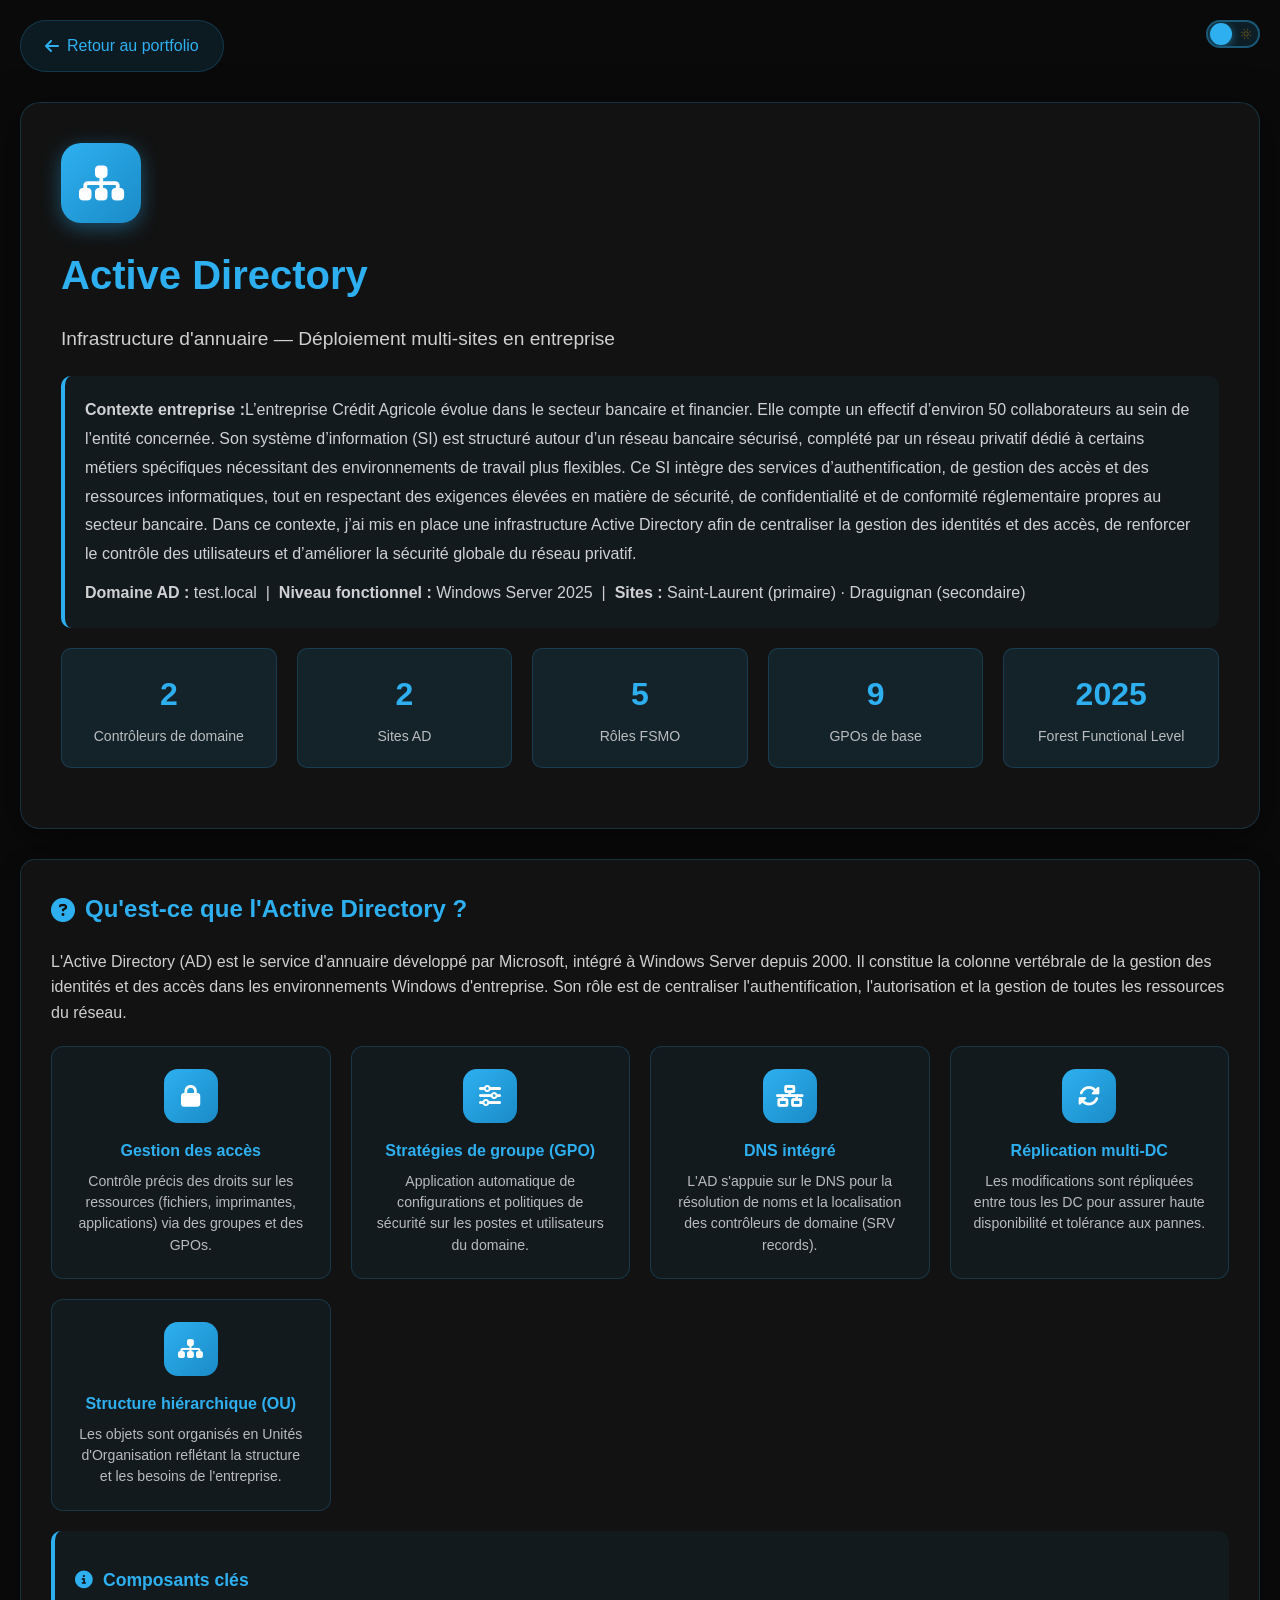
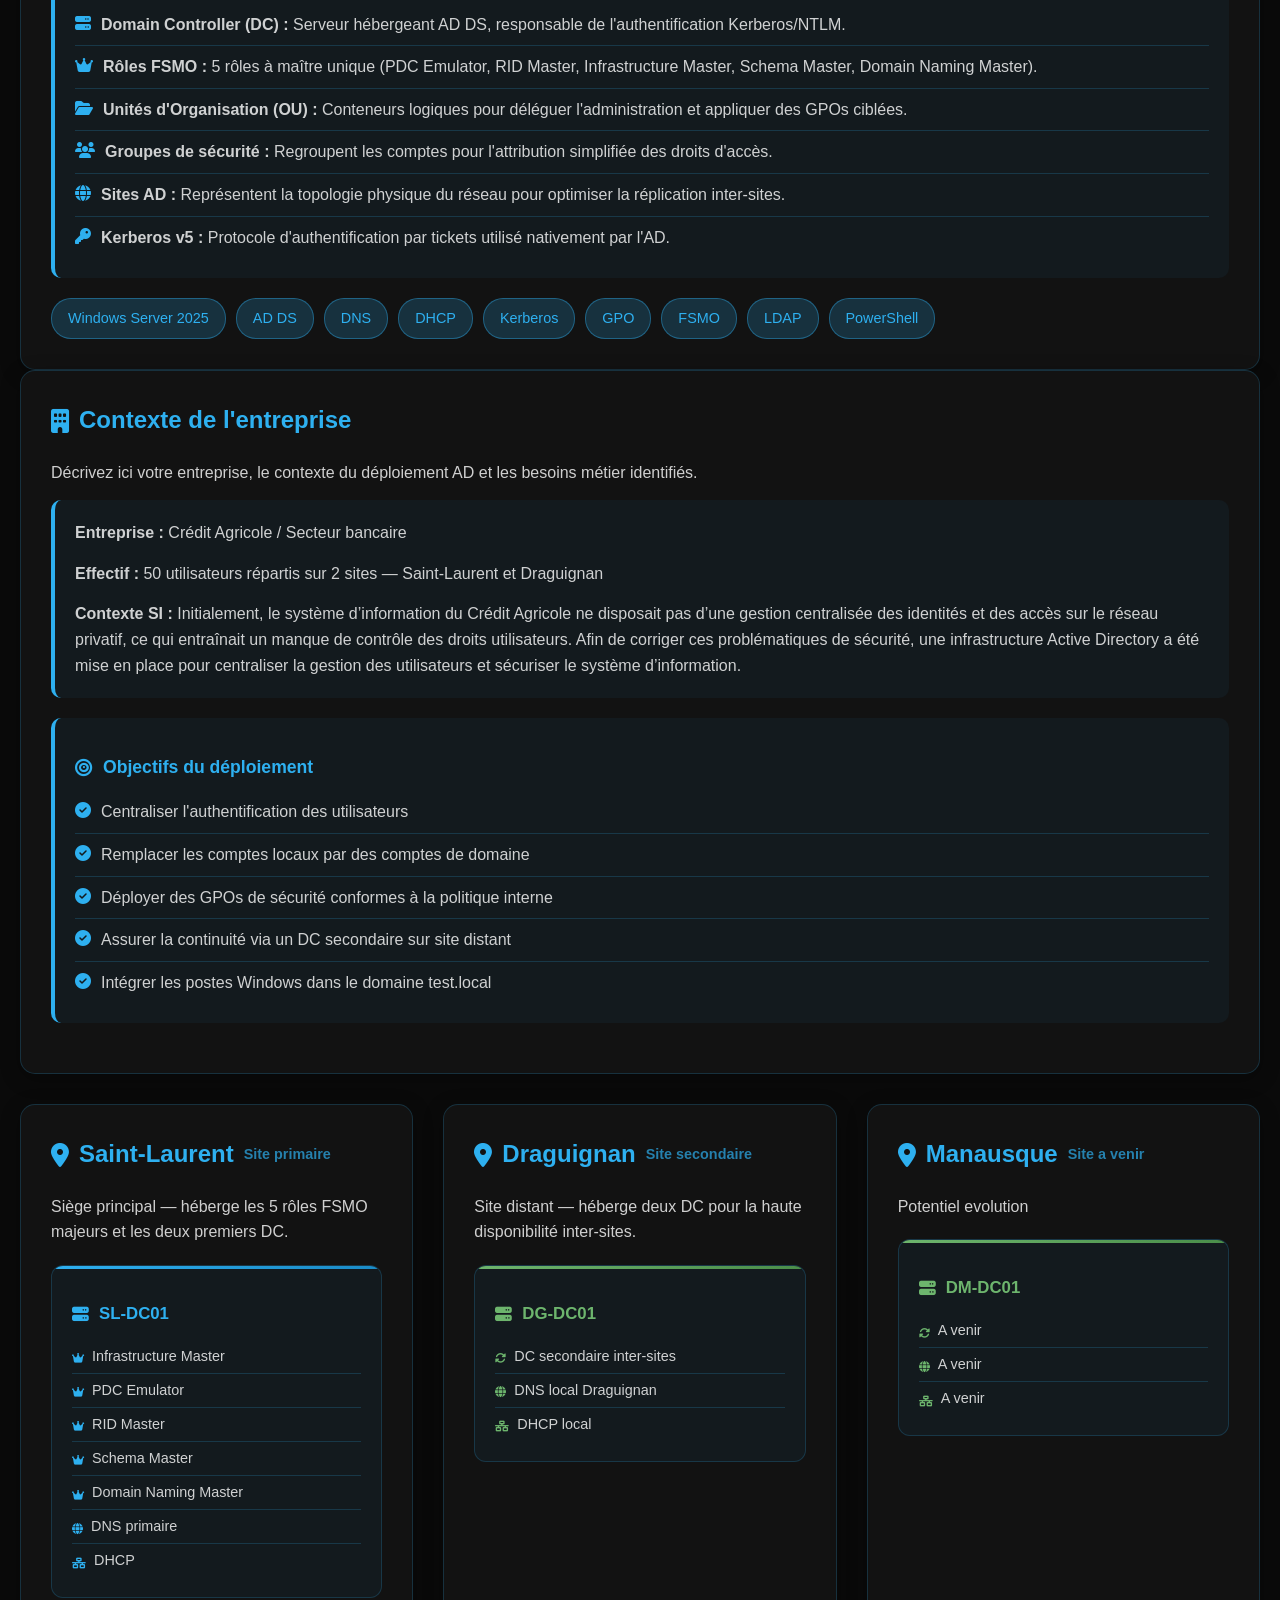
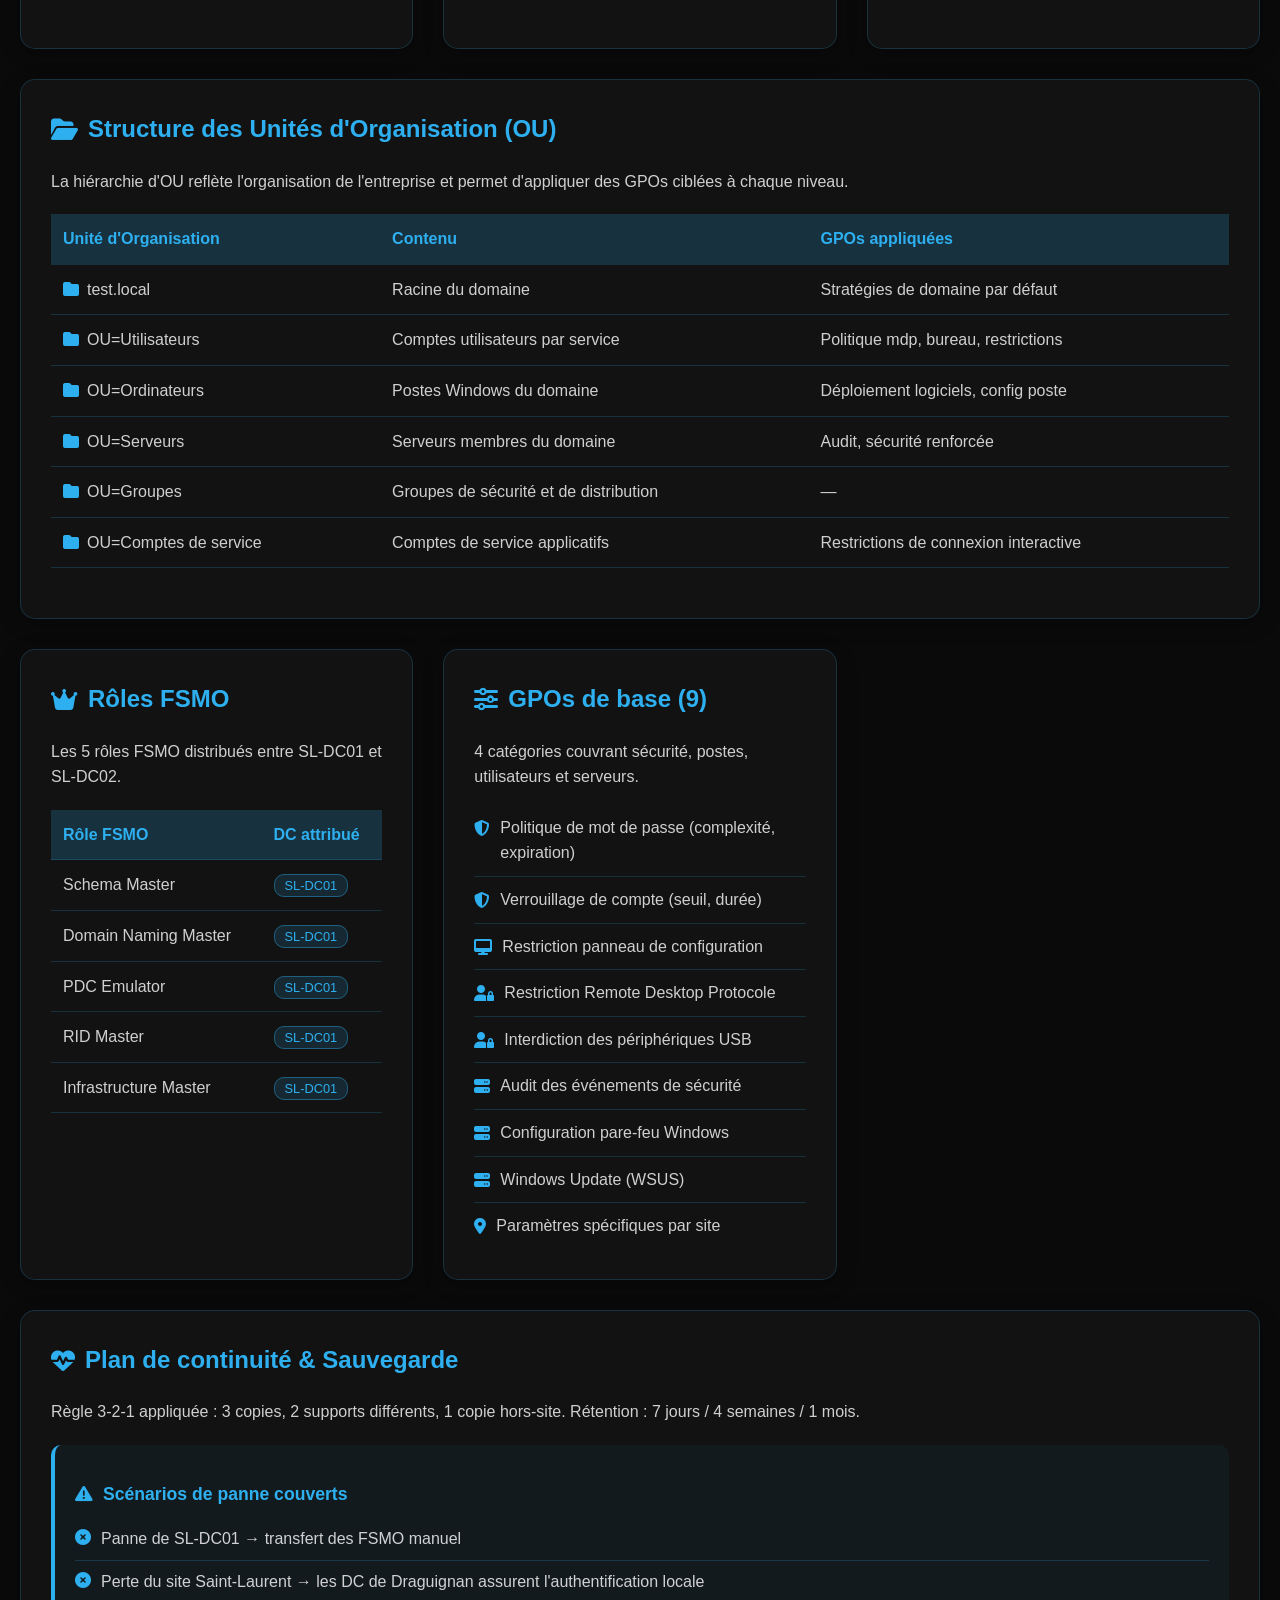
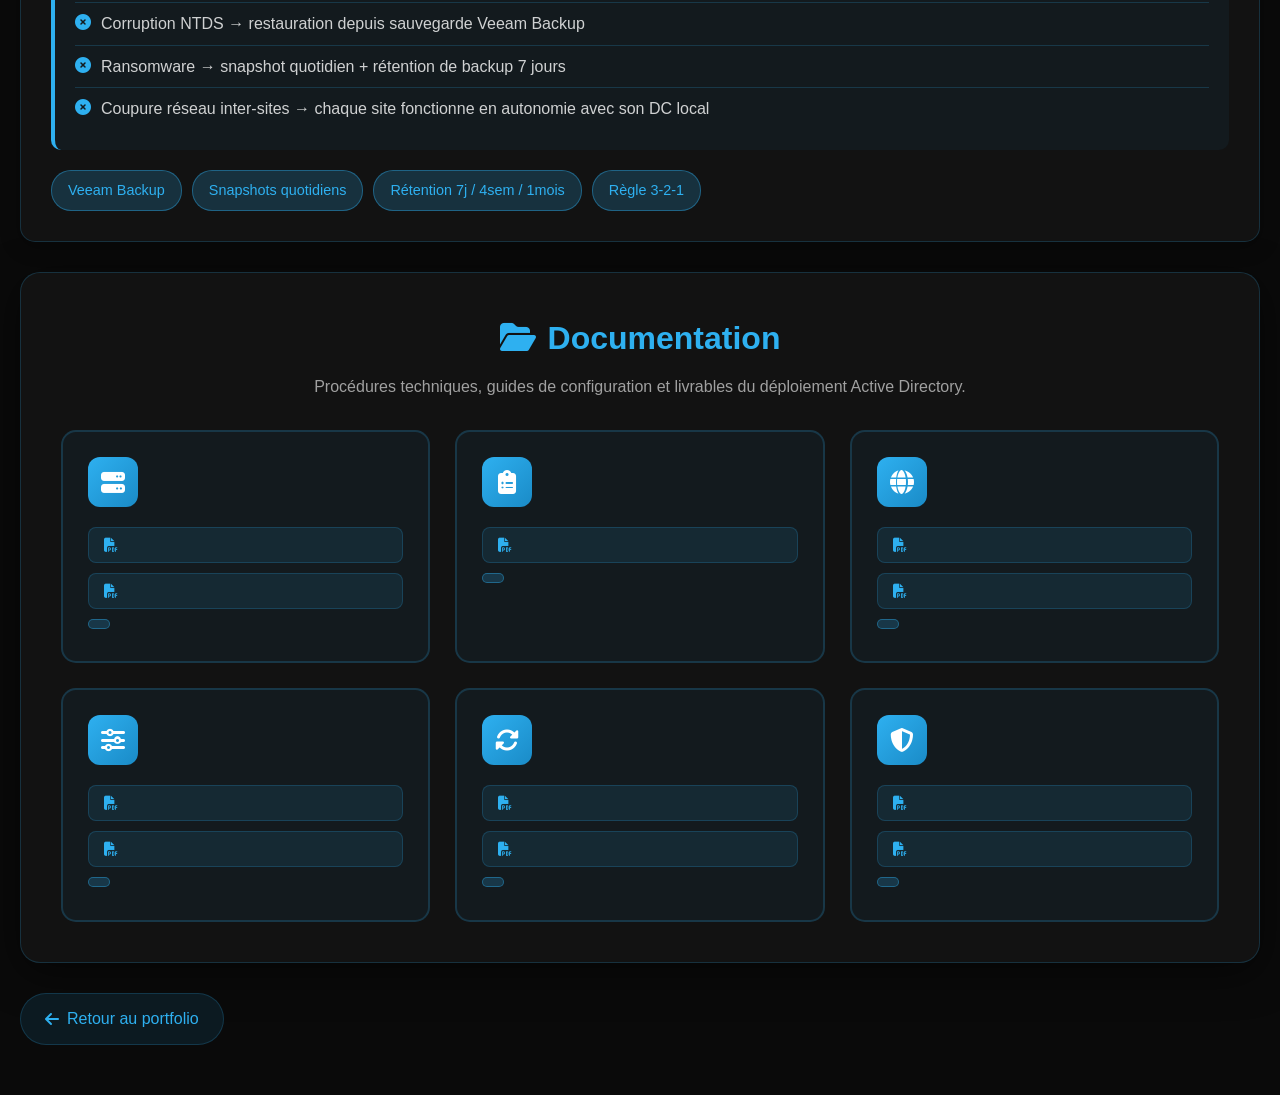
==== commit f4cbbe7f: "Update active-directory.html" ====
--- a/active-directory.html
+++ b/active-directory.html
@@ -205,7 +205,7 @@
 
     <div class="container">
 
-        <a href="c:\Users\antoi\Downloads\test\index.html" class="back-btn">
+        <a href="index.html" class="back-btn">
             <i class="fas fa-arrow-left"></i>
             Retour au portfolio
         </a>
@@ -229,7 +229,7 @@
                 <div class="stat-box"><div class="stat-number">2</div><div class="stat-label">Contrôleurs de domaine</div></div>
                 <div class="stat-box"><div class="stat-number">2</div><div class="stat-label">Sites AD</div></div>
                 <div class="stat-box"><div class="stat-number">5</div><div class="stat-label">Rôles FSMO</div></div>
-                <div class="stat-box"><div class="stat-number">11</div><div class="stat-label">GPOs de base</div></div>
+                <div class="stat-box"><div class="stat-number">9</div><div class="stat-label">GPOs de base</div></div>
                 <div class="stat-box"><div class="stat-number">2025</div><div class="stat-label">Forest Functional Level</div></div>
             </div>
         </div>
@@ -313,11 +313,11 @@
                 <div class="highlight-box">
                     <h3><i class="fas fa-bullseye"></i> Objectifs du déploiement</h3>
                     <ul>
-                        <li><i class="fas fa-check-circle"></i><span>Centraliser l'authentification des utilisateurs]</span></li>
-                        <li><i class="fas fa-check-circle"></i><span>Remplacer les comptes locaux par des comptes de domaine]</span></li>
-                        <li><i class="fas fa-check-circle"></i><span>Déployer des GPOs de sécurité conformes à la politique interne]</span></li>
-                        <li><i class="fas fa-check-circle"></i><span>Assurer la continuité via un DC secondaire sur site distant]</span></li>
-                        <li><i class="fas fa-check-circle"></i><span>Intégrer les postes Windows dans le domaine test.local]</span></li>
+                        <li><i class="fas fa-check-circle"></i><span>Centraliser l'authentification des utilisateurs</span></li>
+                        <li><i class="fas fa-check-circle"></i><span>Remplacer les comptes locaux par des comptes de domaine</span></li>
+                        <li><i class="fas fa-check-circle"></i><span>Déployer des GPOs de sécurité conformes à la politique interne</span></li>
+                        <li><i class="fas fa-check-circle"></i><span>Assurer la continuité via un DC secondaire sur site distant</span></li>
+                        <li><i class="fas fa-check-circle"></i><span>Intégrer les postes Windows dans le domaine test.local</span></li>
                     </ul>
                 </div>
             </div>
